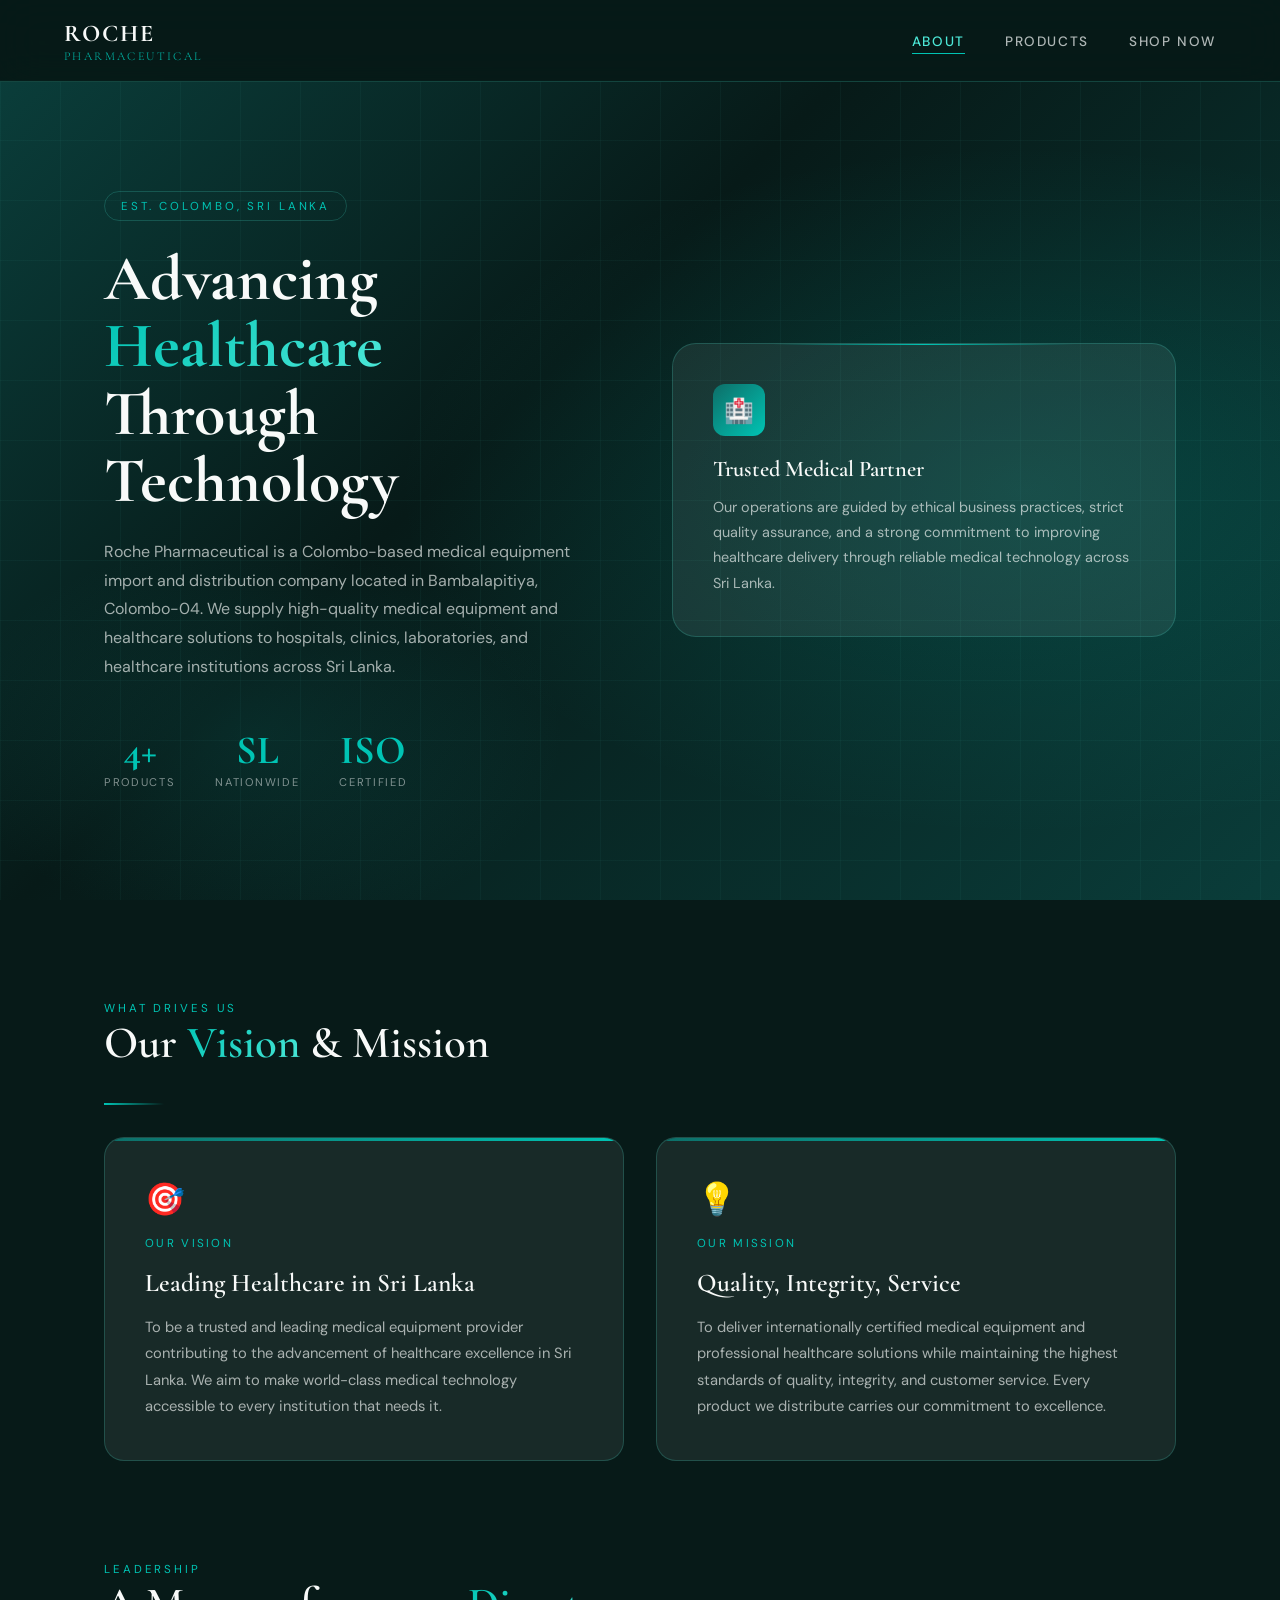
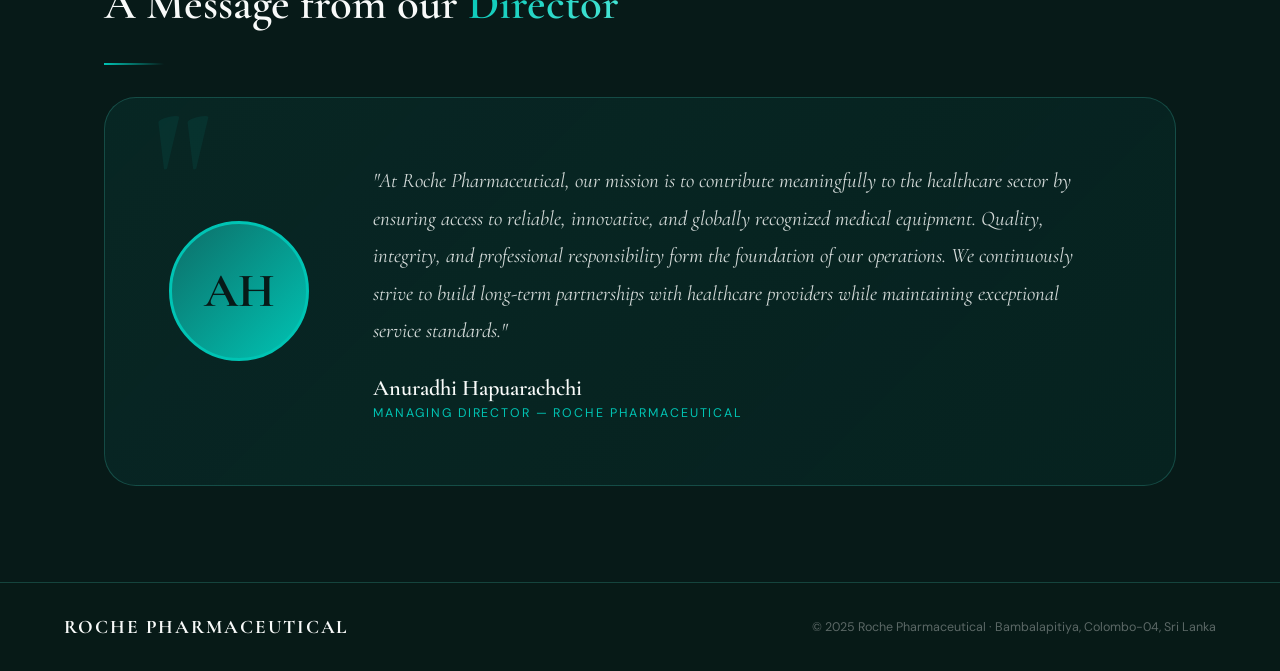
==== index.html @ 2bbe4f11 "First commit" ====
<!DOCTYPE html>
<html lang="en">
<head>
  <meta charset="UTF-8">
  <meta name="viewport" content="width=device-width, initial-scale=1.0">
  <title>Roche Pharmaceutical | About</title>
  <link href="https://fonts.googleapis.com/css2?family=Cormorant+Garamond:wght@300;400;600;700&family=DM+Sans:wght@300;400;500;600&display=swap" rel="stylesheet">
  <link rel="stylesheet" href="styles.css">
</head>
<body>
  <nav>
    <a class="nav-logo" href="index.html">
      <div>ROCHE<span>Pharmaceutical</span></div>
    </a>
    <ul class="nav-links">
      <li><a href="index.html" class="active">About</a></li>
      <li><a href="products.html">Products</a></li>
      <li><a href="shop.html">Shop Now</a></li>
    </ul>
  </nav>

  <main>
    <section class="hero">
      <div class="hero-bg"></div>
      <div class="hero-mesh"></div>
      <div class="hero-grid"></div>
      <div class="hero-content">
        <div class="hero-left">
          <div class="hero-tag">Est. Colombo, Sri Lanka</div>
          <h1 class="hero-title">Advancing<br><em>Healthcare</em><br>Through Technology</h1>
          <p class="hero-desc">
            Roche Pharmaceutical is a Colombo-based medical equipment import and distribution company located in Bambalapitiya, Colombo-04. We supply high-quality medical equipment and healthcare solutions to hospitals, clinics, laboratories, and healthcare institutions across Sri Lanka.
          </p>
          <div class="hero-stats">
            <div class="stat-item">
              <div class="stat-num">4+</div>
              <div class="stat-label">Products</div>
            </div>
            <div class="stat-item">
              <div class="stat-num">SL</div>
              <div class="stat-label">Nationwide</div>
            </div>
            <div class="stat-item">
              <div class="stat-num">ISO</div>
              <div class="stat-label">Certified</div>
            </div>
          </div>
        </div>
        <div class="hero-right">
          <div class="hero-card">
            <div class="card-icon">🏥</div>
            <div class="card-title">Trusted Medical Partner</div>
            <div class="card-text">
              Our operations are guided by ethical business practices, strict quality assurance, and a strong commitment to improving healthcare delivery through reliable medical technology across Sri Lanka.
            </div>
          </div>
        </div>
      </div>
    </section>

    <section class="section">
      <span class="section-tag">What Drives Us</span>
      <h2 class="section-title">Our <em>Vision</em> &amp; Mission</h2>
      <div class="divider"></div>
      <div class="vm-grid">
        <div class="vm-card">
          <div class="vm-icon">🎯</div>
          <div class="vm-label">Our Vision</div>
          <div class="vm-title">Leading Healthcare in Sri Lanka</div>
          <div class="vm-text">
            To be a trusted and leading medical equipment provider contributing to the advancement of healthcare excellence in Sri Lanka. We aim to make world-class medical technology accessible to every institution that needs it.
          </div>
        </div>
        <div class="vm-card">
          <div class="vm-icon">💡</div>
          <div class="vm-label">Our Mission</div>
          <div class="vm-title">Quality, Integrity, Service</div>
          <div class="vm-text">
            To deliver internationally certified medical equipment and professional healthcare solutions while maintaining the highest standards of quality, integrity, and customer service. Every product we distribute carries our commitment to excellence.
          </div>
        </div>
      </div>
    </section>

    <section class="section" style="padding-top: 0;">
      <span class="section-tag">Leadership</span>
      <h2 class="section-title">A Message from our <em>Director</em></h2>
      <div class="divider"></div>
      <div class="ceo-section">
        <div class="ceo-avatar">AH</div>
        <div>
          <p class="ceo-quote">
            "At Roche Pharmaceutical, our mission is to contribute meaningfully to the healthcare sector by ensuring access to reliable, innovative, and globally recognized medical equipment. Quality, integrity, and professional responsibility form the foundation of our operations. We continuously strive to build long-term partnerships with healthcare providers while maintaining exceptional service standards."
          </p>
          <div class="ceo-name">Anuradhi Hapuarachchi</div>
          <div class="ceo-role">Managing Director — Roche Pharmaceutical</div>
        </div>
      </div>
    </section>
  </main>

  <footer>
    <div class="footer-logo">ROCHE PHARMACEUTICAL</div>
    <div class="footer-copy">© 2025 Roche Pharmaceutical · Bambalapitiya, Colombo-04, Sri Lanka</div>
  </footer>
</body>
</html>
---- styles.css ----
:root {
  --teal-deep: #0a3d3a;
  --teal-mid: #0d6e68;
  --teal-bright: #00c4b4;
  --teal-light: #4de8d8;
  --gold: #c9a96e;
  --white: #f8faf9;
  --dark: #071a18;
  --glass: rgba(255,255,255,0.07);
  --glass-border: rgba(77,232,216,0.2);
}

* { margin: 0; padding: 0; box-sizing: border-box; }
html { scroll-behavior: smooth; }
body {
  font-family: 'DM Sans', sans-serif;
  background: var(--dark);
  color: var(--white);
  overflow-x: hidden;
  cursor: default;
}

nav {
  position: fixed;
  top: 0;
  left: 0;
  right: 0;
  z-index: 1000;
  display: flex;
  align-items: center;
  justify-content: space-between;
  padding: 1.2rem 4rem;
  background: rgba(7,26,24,0.85);
  backdrop-filter: blur(20px);
  border-bottom: 1px solid var(--glass-border);
  transition: all 0.3s ease;
}

.nav-logo {
  font-family: 'Cormorant Garamond', serif;
  font-size: 1.5rem;
  font-weight: 700;
  letter-spacing: 0.08em;
  color: var(--white);
  text-decoration: none;
  display: flex;
  align-items: center;
  gap: 0.6rem;
}

.nav-logo span {
  color: var(--teal-bright);
  font-weight: 300;
  font-size: 0.75rem;
  letter-spacing: 0.2em;
  text-transform: uppercase;
  display: block;
  line-height: 1;
  margin-top: 2px;
}

.nav-links {
  display: flex;
  gap: 2.5rem;
  list-style: none;
}

.nav-links a {
  color: rgba(248,250,249,0.7);
  text-decoration: none;
  font-size: 0.85rem;
  letter-spacing: 0.12em;
  text-transform: uppercase;
  font-weight: 500;
  position: relative;
  transition: color 0.3s ease;
  cursor: pointer;
}

.nav-links a::after {
  content: '';
  position: absolute;
  bottom: -4px;
  left: 0;
  width: 0;
  height: 1px;
  background: var(--teal-bright);
  transition: width 0.3s ease;
}

.nav-links a:hover,
.nav-links a.active {
  color: var(--teal-light);
}

.nav-links a:hover::after,
.nav-links a.active::after {
  width: 100%;
}

main { min-height: 100vh; padding-top: 80px; }

.hero {
  position: relative;
  min-height: calc(100vh - 80px);
  display: flex;
  align-items: center;
  overflow: hidden;
}

.hero-bg {
  position: absolute;
  inset: 0;
  background: linear-gradient(135deg, var(--teal-deep) 0%, #071a18 40%, #0a3d3a 100%);
}

.hero-mesh {
  position: absolute;
  inset: 0;
  background:
    radial-gradient(ellipse 70% 60% at 80% 50%, rgba(0,196,180,0.15) 0%, transparent 70%),
    radial-gradient(ellipse 40% 40% at 20% 80%, rgba(13,110,104,0.2) 0%, transparent 60%);
}

.hero-grid {
  position: absolute;
  inset: 0;
  background-image:
    linear-gradient(rgba(77,232,216,0.04) 1px, transparent 1px),
    linear-gradient(90deg, rgba(77,232,216,0.04) 1px, transparent 1px);
  background-size: 60px 60px;
}

.hero-content {
  position: relative;
  z-index: 2;
  max-width: 1200px;
  margin: 0 auto;
  padding: 6rem 4rem;
  display: grid;
  grid-template-columns: 1fr 1fr;
  gap: 4rem;
  align-items: center;
}

.hero-tag,
.section-tag {
  display: inline-block;
  font-size: 0.72rem;
  letter-spacing: 0.25em;
  text-transform: uppercase;
  color: var(--teal-bright);
}

.hero-tag {
  border: 1px solid var(--glass-border);
  padding: 0.4rem 1rem;
  border-radius: 2rem;
  margin-bottom: 1.5rem;
  animation: fadeInUp 0.8s ease both;
}

.hero-title,
.section-title,
.form-title,
.product-name,
.vm-title,
.ceo-name,
.contact-value,
.footer-logo,
.card-title {
  font-family: 'Cormorant Garamond', serif;
}

.hero-title {
  font-size: clamp(3rem, 5vw, 5rem);
  font-weight: 700;
  line-height: 1.05;
  margin-bottom: 1.5rem;
  animation: fadeInUp 0.8s 0.1s ease both;
}

.hero-title em,
.section-title em {
  font-style: normal;
  background: linear-gradient(135deg, var(--teal-bright), var(--teal-light));
  -webkit-background-clip: text;
  -webkit-text-fill-color: transparent;
  background-clip: text;
}

.hero-desc {
  font-size: 1rem;
  line-height: 1.8;
  color: rgba(248,250,249,0.65);
  max-width: 520px;
  animation: fadeInUp 0.8s 0.2s ease both;
}

.hero-stats {
  display: flex;
  gap: 2.5rem;
  margin-top: 3rem;
  animation: fadeInUp 0.8s 0.3s ease both;
}

.stat-item { text-align: center; }
.stat-num {
  font-family: 'Cormorant Garamond', serif;
  font-size: 2.5rem;
  font-weight: 700;
  color: var(--teal-bright);
  line-height: 1;
}
.stat-label {
  font-size: 0.7rem;
  letter-spacing: 0.15em;
  text-transform: uppercase;
  color: rgba(248,250,249,0.5);
  margin-top: 0.3rem;
}

.hero-right { position: relative; animation: fadeInRight 1s 0.3s ease both; }
.hero-card,
.vm-card,
.product-card,
.contact-card,
.order-form {
  background: var(--glass);
  border: 1px solid var(--glass-border);
}

.hero-card {
  border-radius: 1.5rem;
  padding: 2.5rem;
  backdrop-filter: blur(10px);
  position: relative;
  overflow: hidden;
}
.hero-card::before,
.order-form::before {
  content: '';
  position: absolute;
  top: -1px;
  left: 20%;
  right: 20%;
  height: 2px;
  background: linear-gradient(90deg, transparent, var(--teal-bright), transparent);
}
.card-icon {
  width: 52px;
  height: 52px;
  background: linear-gradient(135deg, var(--teal-mid), var(--teal-bright));
  border-radius: 12px;
  display: flex;
  align-items: center;
  justify-content: center;
  margin-bottom: 1.2rem;
  font-size: 1.5rem;
}
.card-title { font-size: 1.4rem; font-weight: 600; margin-bottom: 0.8rem; }
.card-text {
  font-size: 0.9rem;
  line-height: 1.75;
  color: rgba(248,250,249,0.65);
}

.section {
  max-width: 1200px;
  margin: 0 auto;
  padding: 6rem 4rem;
}
.section-title {
  font-size: clamp(2rem, 3.5vw, 3rem);
  font-weight: 600;
  line-height: 1.2;
  margin-bottom: 1.5rem;
}
.divider {
  width: 60px;
  height: 2px;
  background: linear-gradient(90deg, var(--teal-bright), transparent);
  margin: 2rem 0;
}

.vm-grid {
  display: grid;
  grid-template-columns: 1fr 1fr;
  gap: 2rem;
}
.vm-card {
  border-radius: 1.25rem;
  padding: 2.5rem;
  position: relative;
  overflow: hidden;
  transition: border-color 0.3s ease, transform 0.3s ease;
}
.vm-card:hover {
  border-color: var(--teal-bright);
  transform: translateY(-4px);
}
.vm-card::before {
  content: '';
  position: absolute;
  top: 0;
  left: 0;
  right: 0;
  height: 3px;
  background: linear-gradient(90deg, var(--teal-mid), var(--teal-bright));
}
.vm-icon { font-size: 2rem; margin-bottom: 1rem; }
.vm-label, .product-category, .contact-label, .form-group label {
  font-size: 0.72rem;
  letter-spacing: 0.2em;
  text-transform: uppercase;
  color: var(--teal-bright);
}
.vm-title {
  font-size: 1.6rem;
  font-weight: 600;
  margin: 1rem 0;
}
.vm-text,
.product-desc,
.feature-text,
.form-sub,
.contact-sub {
  color: rgba(248,250,249,0.65);
  line-height: 1.8;
}
.vm-text { font-size: 0.92rem; }

.ceo-section {
  background: linear-gradient(135deg, rgba(13,110,104,0.15), rgba(0,196,180,0.05));
  border: 1px solid var(--glass-border);
  border-radius: 2rem;
  padding: 4rem;
  display: grid;
  grid-template-columns: auto 1fr;
  gap: 4rem;
  align-items: center;
  position: relative;
  overflow: hidden;
}
.ceo-section::before {
  content: '"';
  position: absolute;
  top: -1rem;
  left: 3rem;
  font-family: 'Cormorant Garamond', serif;
  font-size: 12rem;
  font-weight: 700;
  color: rgba(0,196,180,0.08);
  line-height: 1;
  pointer-events: none;
}
.ceo-avatar {
  width: 140px;
  height: 140px;
  border-radius: 50%;
  background: linear-gradient(135deg, var(--teal-mid), var(--teal-bright));
  display: flex;
  align-items: center;
  justify-content: center;
  font-family: 'Cormorant Garamond', serif;
  font-size: 3rem;
  font-weight: 700;
  color: var(--dark);
  flex-shrink: 0;
  border: 3px solid var(--teal-bright);
}
.ceo-quote {
  font-family: 'Cormorant Garamond', serif;
  font-size: 1.3rem;
  font-weight: 400;
  font-style: italic;
  line-height: 1.8;
  color: rgba(248,250,249,0.85);
  margin-bottom: 1.5rem;
}
.ceo-name { font-size: 1.4rem; font-weight: 600; }
.ceo-role {
  font-size: 0.78rem;
  letter-spacing: 0.15em;
  text-transform: uppercase;
  color: var(--teal-bright);
  margin-top: 0.25rem;
}

.products-hero,
.shop-hero {
  padding: 5rem 4rem 3rem;
  text-align: center;
}
.products-hero { background: linear-gradient(180deg, var(--dark) 0%, rgba(10,61,58,0.3) 100%); }
.shop-hero { background: linear-gradient(180deg, rgba(10,61,58,0.3) 0%, var(--dark) 100%); }
.hero-intro {
  color: rgba(248,250,249,0.55);
  max-width: 560px;
  margin: 1rem auto 0;
  font-size: 0.95rem;
  line-height: 1.8;
}

.products-grid {
  max-width: 1200px;
  margin: 0 auto;
  padding: 3rem 4rem 6rem;
  display: grid;
  grid-template-columns: repeat(2, 1fr);
  gap: 2.5rem;
}
.product-card {
  border-radius: 1.5rem;
  overflow: hidden;
  transition: all 0.4s ease;
}
.product-card:hover {
  border-color: var(--teal-bright);
  transform: translateY(-6px);
  box-shadow: 0 20px 60px rgba(0,196,180,0.15);
}
.product-img {
  background: linear-gradient(135deg, rgba(13,110,104,0.3), rgba(0,196,180,0.1));
  height: 220px;
  display: flex;
  align-items: center;
  justify-content: center;
  font-size: 5rem;
  position: relative;
  overflow: hidden;
}
.product-img::after {
  content: '';
  position: absolute;
  inset: 0;
  background: linear-gradient(to bottom, transparent 60%, rgba(7,26,24,0.6));
}
.product-body { padding: 2rem; }
.product-category { margin-bottom: 0.5rem; }
.product-name {
  font-size: 1.6rem;
  font-weight: 600;
  margin-bottom: 1rem;
  line-height: 1.2;
}
.product-desc {
  font-size: 0.88rem;
  margin-bottom: 1.5rem;
}
.product-features {
  display: flex;
  flex-direction: column;
  gap: 0.75rem;
  margin-bottom: 2rem;
}
.feature-item {
  display: flex;
  align-items: flex-start;
  gap: 0.75rem;
  font-size: 0.85rem;
}
.feature-num {
  width: 24px;
  height: 24px;
  background: linear-gradient(135deg, var(--teal-mid), var(--teal-bright));
  border-radius: 50%;
  display: flex;
  align-items: center;
  justify-content: center;
  font-size: 0.65rem;
  font-weight: 700;
  color: var(--dark);
  flex-shrink: 0;
  margin-top: 2px;
}
.feature-text strong { color: var(--white); display: block; }
.product-cta,
.submit-btn,
.whatsapp-btn {
  display: inline-flex;
  align-items: center;
  justify-content: center;
  gap: 0.5rem;
  border: none;
  border-radius: 0.6rem;
  padding: 0.9rem 1.8rem;
  font-family: 'DM Sans', sans-serif;
  font-size: 0.9rem;
  font-weight: 700;
  cursor: pointer;
  transition: all 0.3s ease;
  text-decoration: none;
}
.product-cta,
.submit-btn {
  background: linear-gradient(135deg, var(--teal-mid), var(--teal-bright));
  color: var(--dark);
}
.product-cta:hover,
.submit-btn:hover,
.whatsapp-btn:hover {
  transform: scale(1.02);
}
.product-cta:hover,
.submit-btn:hover { box-shadow: 0 10px 40px rgba(0,196,180,0.4); }

.contact-grid {
  max-width: 1200px;
  margin: 0 auto;
  padding: 2rem 4rem 6rem;
  display: grid;
  grid-template-columns: 1fr 1fr;
  gap: 3rem;
}
.contact-info {
  display: flex;
  flex-direction: column;
  gap: 1.5rem;
}
.contact-card {
  border-radius: 1.25rem;
  padding: 2rem;
  transition: border-color 0.3s ease;
}
.contact-card:hover { border-color: var(--teal-bright); }
.contact-icon { font-size: 1.8rem; margin-bottom: 0.8rem; }
.contact-value {
  font-size: 1.2rem;
  font-weight: 600;
  color: var(--white);
}
.whatsapp-btn {
  width: 100%;
  background: #25D366;
  color: white;
  margin-top: 0.8rem;
}
.whatsapp-btn:hover { box-shadow: 0 10px 40px rgba(37,211,102,0.4); }
.highlight-card {
  background: linear-gradient(135deg, rgba(0,196,180,0.15), rgba(13,110,104,0.1));
}
.highlight-card .contact-value { font-size: 1rem; }
.highlight-card .contact-sub {
  margin-top: 0.5rem;
  font-size: 0.83rem;
  color: rgba(248,250,249,0.6);
}

.order-form {
  border-radius: 1.5rem;
  padding: 2.5rem;
  position: relative;
  overflow: hidden;
}
.form-title { font-size: 1.8rem; font-weight: 600; margin-bottom: 0.5rem; }
.form-sub { font-size: 0.88rem; margin-bottom: 2rem; }
.form-group { margin-bottom: 1.2rem; }
.form-group label {
  display: block;
  margin-bottom: 0.5rem;
}
.form-group input,
.form-group select,
.form-group textarea {
  width: 100%;
  background: rgba(255,255,255,0.05);
  border: 1px solid var(--glass-border);
  border-radius: 0.5rem;
  padding: 0.85rem 1rem;
  color: var(--white);
  font-family: 'DM Sans', sans-serif;
  font-size: 0.9rem;
  outline: none;
  transition: border-color 0.3s ease;
  -webkit-appearance: none;
}
.form-group select option { background: var(--teal-deep); color: var(--white); }
.form-group input:focus,
.form-group select:focus,
.form-group textarea:focus { border-color: var(--teal-bright); }
.form-group textarea { resize: vertical; min-height: 100px; }
.form-row {
  display: grid;
  grid-template-columns: 1fr 1fr;
  gap: 1rem;
}
.submit-btn {
  width: 100%;
  letter-spacing: 0.08em;
  text-transform: uppercase;
  margin-top: 0.5rem;
}
.product-chips {
  display: flex;
  flex-wrap: wrap;
  gap: 0.5rem;
  margin-top: 0.5rem;
}
.chip {
  background: rgba(0,196,180,0.1);
  border: 1px solid var(--glass-border);
  border-radius: 2rem;
  padding: 0.35rem 0.9rem;
  font-size: 0.8rem;
  cursor: pointer;
  transition: all 0.2s ease;
  color: rgba(248,250,249,0.75);
}
.chip:hover,
.chip.selected {
  background: var(--teal-mid);
  border-color: var(--teal-bright);
  color: var(--white);
}
.success-msg {
  display: none;
  background: rgba(0,196,180,0.15);
  border: 1px solid var(--teal-bright);
  border-radius: 0.6rem;
  padding: 1rem;
  text-align: center;
  font-size: 0.9rem;
  color: var(--teal-light);
  margin-top: 1rem;
}

footer {
  background: rgba(7,26,24,0.9);
  border-top: 1px solid var(--glass-border);
  padding: 2rem 4rem;
  display: flex;
  align-items: center;
  justify-content: space-between;
}
.footer-logo { font-size: 1.2rem; font-weight: 700; letter-spacing: 0.1em; }
.footer-copy { font-size: 0.78rem; color: rgba(248,250,249,0.35); }

@keyframes fadeInUp {
  from { opacity: 0; transform: translateY(30px); }
  to { opacity: 1; transform: translateY(0); }
}
@keyframes fadeInRight {
  from { opacity: 0; transform: translateX(30px); }
  to { opacity: 1; transform: translateX(0); }
}

@media (max-width: 900px) {
  nav { padding: 1rem 1.5rem; }
  .hero-content,
  .vm-grid,
  .products-grid,
  .contact-grid,
  .form-row,
  .ceo-section {
    grid-template-columns: 1fr;
  }
  .hero-content { padding: 3rem 1.5rem; }
  .section { padding: 3rem 1.5rem; }
  .products-grid { padding: 2rem 1.5rem 4rem; }
  .contact-grid { padding: 1.5rem; }
  .ceo-section { text-align: center; padding: 2rem; gap: 2rem; }
  .products-hero,
  .shop-hero { padding: 3rem 1.5rem 2rem; }
  footer {
    flex-direction: column;
    gap: 0.5rem;
    text-align: center;
    padding: 1.5rem;
  }
}
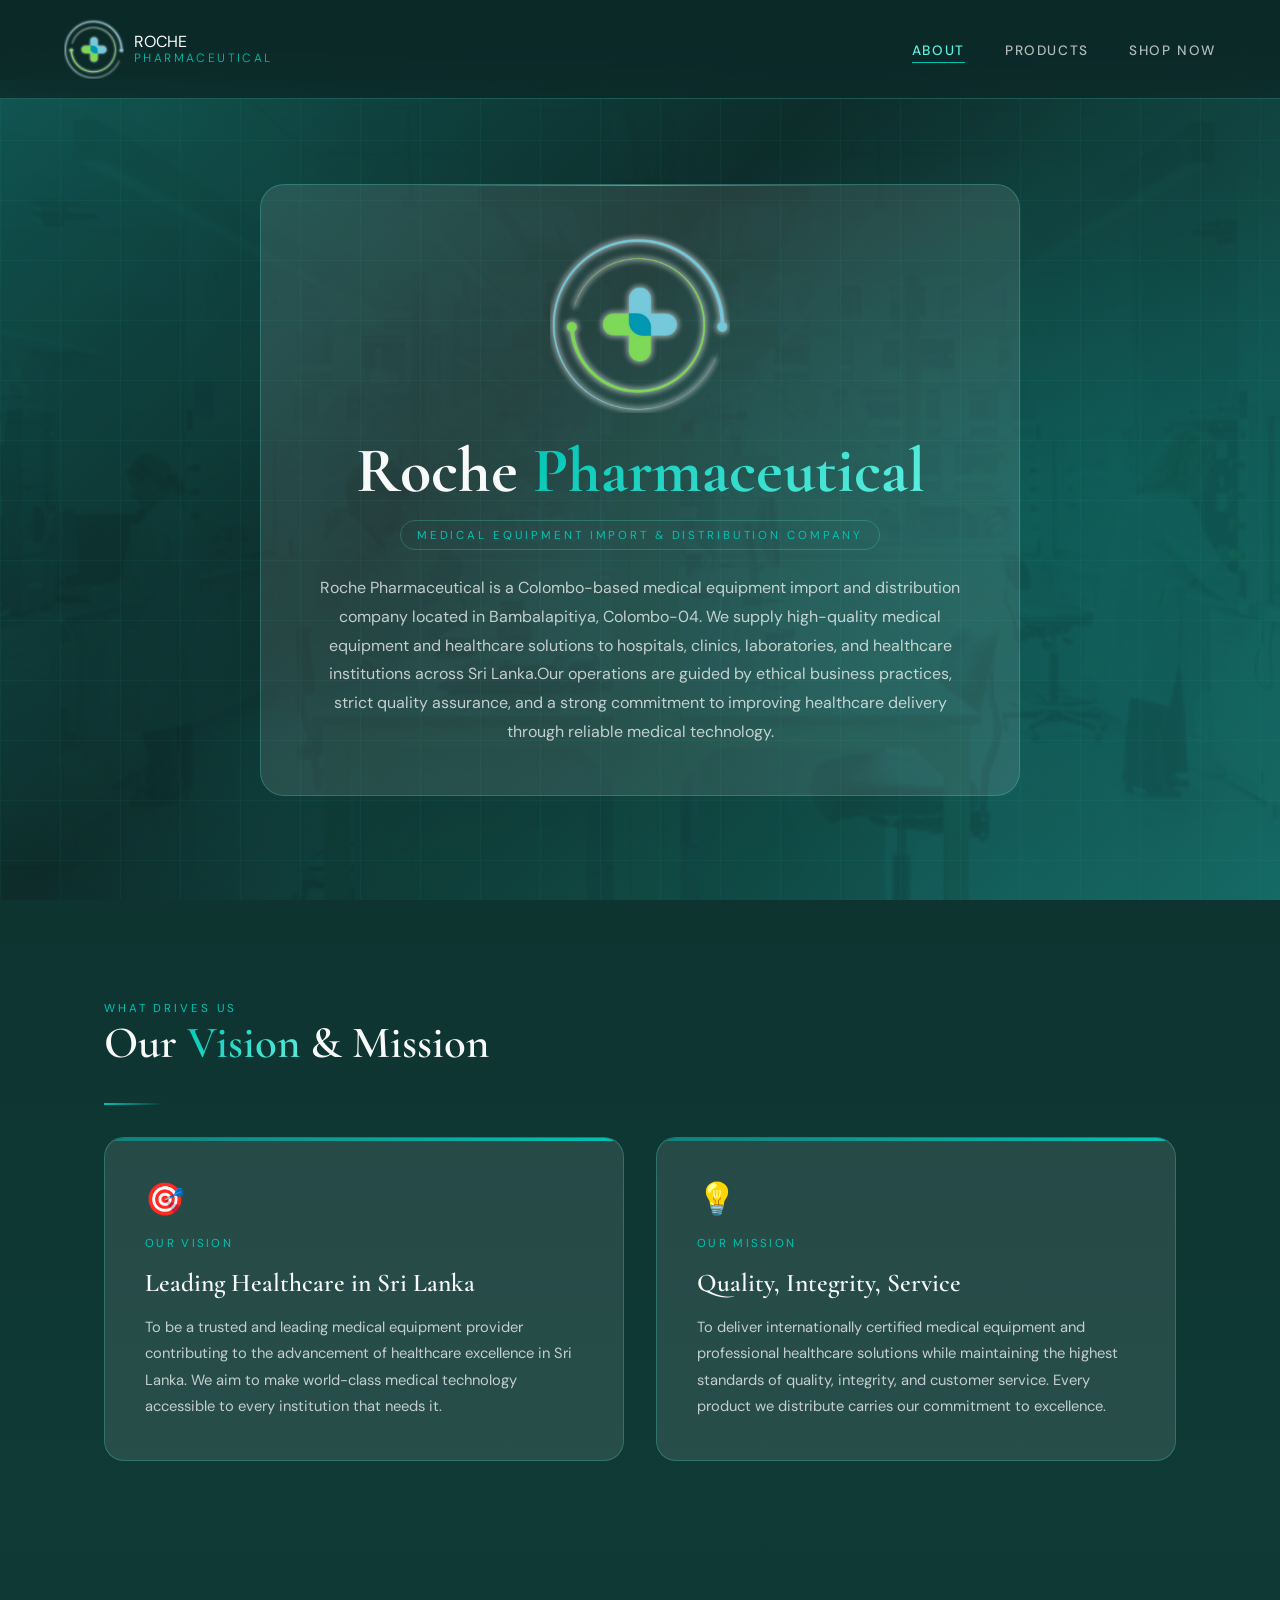
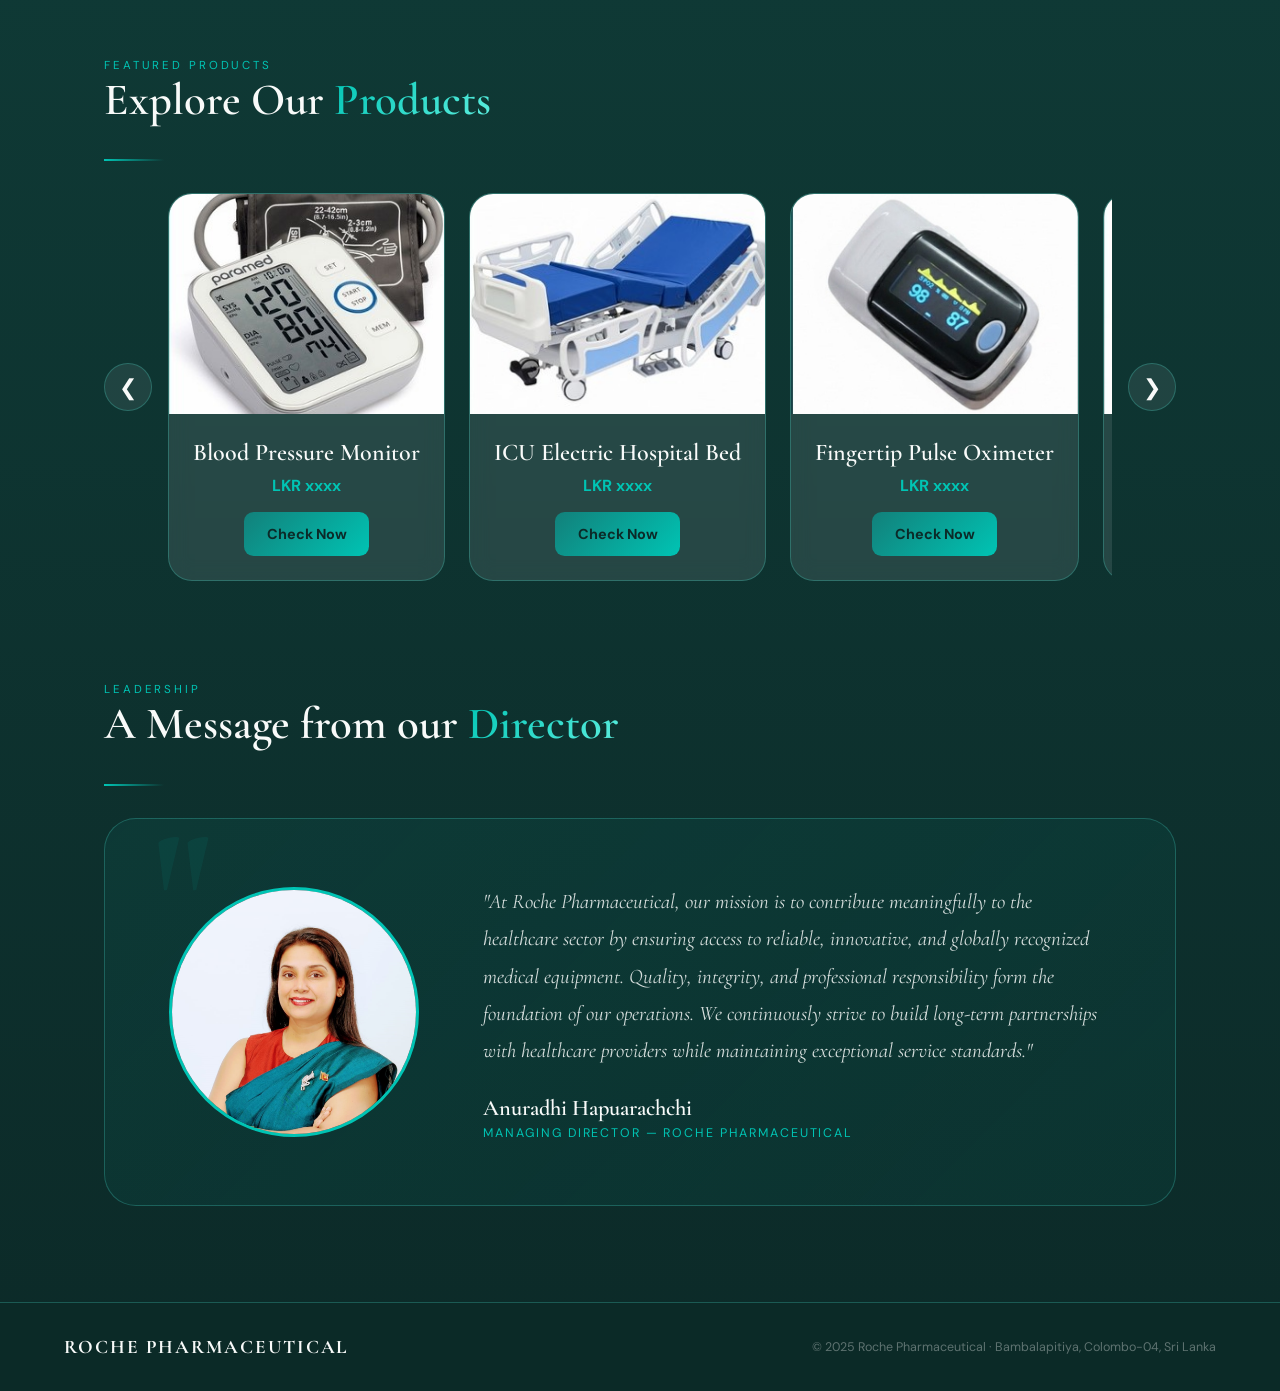
==== commit e1620f75: "git publish update" ====
--- a/index.html
+++ b/index.html
@@ -4,13 +4,16 @@
   <meta charset="UTF-8">
   <meta name="viewport" content="width=device-width, initial-scale=1.0">
   <title>Roche Pharmaceutical | About</title>
+  <link rel="icon" type="image/png" sizes="32x32" href="Assets/Images/RP_icon.png">
+  <link rel="icon" type="image/png" sizes="16x16" href="Assets/Images/RP_icon.png">
   <link href="https://fonts.googleapis.com/css2?family=Cormorant+Garamond:wght@300;400;600;700&family=DM+Sans:wght@300;400;500;600&display=swap" rel="stylesheet">
   <link rel="stylesheet" href="styles.css">
 </head>
 <body>
   <nav>
     <a class="nav-logo" href="index.html">
-      <div>ROCHE<span>Pharmaceutical</span></div>
+      <img src="Assets/Images/RP_logo.png" alt="Logo" class="logo-img">
+      <div class="logo-text"><p>ROCHE</p><span>Pharmaceutical</span></div>
     </a>
     <ul class="nav-links">
       <li><a href="index.html" class="active">About</a></li>
@@ -22,37 +25,19 @@
   <main>
     <section class="hero">
       <div class="hero-bg"></div>
+      <div class="hero-texture"></div>
       <div class="hero-mesh"></div>
       <div class="hero-grid"></div>
-      <div class="hero-content">
-        <div class="hero-left">
-          <div class="hero-tag">Est. Colombo, Sri Lanka</div>
-          <h1 class="hero-title">Advancing<br><em>Healthcare</em><br>Through Technology</h1>
-          <p class="hero-desc">
-            Roche Pharmaceutical is a Colombo-based medical equipment import and distribution company located in Bambalapitiya, Colombo-04. We supply high-quality medical equipment and healthcare solutions to hospitals, clinics, laboratories, and healthcare institutions across Sri Lanka.
-          </p>
-          <div class="hero-stats">
-            <div class="stat-item">
-              <div class="stat-num">4+</div>
-              <div class="stat-label">Products</div>
-            </div>
-            <div class="stat-item">
-              <div class="stat-num">SL</div>
-              <div class="stat-label">Nationwide</div>
-            </div>
-            <div class="stat-item">
-              <div class="stat-num">ISO</div>
-              <div class="stat-label">Certified</div>
-            </div>
-          </div>
-        </div>
-        <div class="hero-right">
-          <div class="hero-card">
-            <div class="card-icon">🏥</div>
-            <div class="card-title">Trusted Medical Partner</div>
-            <div class="card-text">
-              Our operations are guided by ethical business practices, strict quality assurance, and a strong commitment to improving healthcare delivery through reliable medical technology across Sri Lanka.
-            </div>
+      <div class="hero-content hero-content-single">
+        <div class="hero-right hero-center-card">
+          <div class="hero-card about-card">
+            <img src="Assets/Images/RP_logo.png" alt="Roche Pharmaceutical Logo" class="about-logo">
+            <h1 class="hero-title about-title">Roche <em>Pharmaceutical</em></h1>
+            <div class="hero-tag">Medical Equipment Import & Distribution Company</div>
+            <p class="hero-desc about-desc">
+              Roche Pharmaceutical is a Colombo-based medical equipment import and distribution company located in Bambalapitiya, Colombo-04. We supply high-quality medical equipment and healthcare solutions to hospitals, clinics, laboratories, and healthcare institutions across Sri Lanka.Our operations are guided by ethical business practices, strict quality assurance, and a strong commitment to improving healthcare delivery through reliable medical technology.
+
+            </p>
           </div>
         </div>
       </div>
@@ -82,12 +67,66 @@
       </div>
     </section>
 
+    <section class="section product-carousel-section">
+      <span class="section-tag">Featured Products</span>
+      <h2 class="section-title">Explore Our <em>Products</em></h2>
+      <div class="divider"></div>
+
+      <div class="carousel-wrapper">
+        <button class="carousel-btn prev" onclick="moveCarousel(-1)">❮</button>
+
+        <div class="carousel-track-container">
+          <div class="carousel-track" id="productCarousel">
+            
+            <div class="carousel-card">
+              <img src="Assets/Images/bp-monitor.jpeg" alt="Blood Pressure Monitor" class="carousel-img">
+              <div class="carousel-body">
+                <div class="carousel-name">Blood Pressure Monitor</div>
+                <div class="carousel-price">LKR xxxx</div>
+                <a href="products.html" class="carousel-link">Check Now</a>
+              </div>
+            </div>
+
+            <div class="carousel-card">
+              <img src="Assets/Images/icu-bed.jpeg" alt="ICU Electric Hospital Bed" class="carousel-img">
+              <div class="carousel-body">
+                <div class="carousel-name">ICU Electric Hospital Bed</div>
+                <div class="carousel-price">LKR xxxx</div>
+                <a href="products.html" class="carousel-link">Check Now</a>
+              </div>
+            </div>
+
+            <div class="carousel-card">
+              <img src="Assets/Images/oximeter.jpeg" alt="Fingertip Pulse Oximeter" class="carousel-img">
+              <div class="carousel-body">
+                <div class="carousel-name">Fingertip Pulse Oximeter</div>
+                <div class="carousel-price">LKR xxxx</div>
+                <a href="products.html" class="carousel-link">Check Now</a>
+              </div>
+            </div>
+
+            <div class="carousel-card">
+              <img src="Assets/Images/oxygen-concentrator.jpeg" alt="Oxygen Concentrator" class="carousel-img">
+              <div class="carousel-body">
+                <div class="carousel-name">Oxygen Concentrator</div>
+                <div class="carousel-price">LKR xxxx</div>
+                <a href="products.html" class="carousel-link">Check Now</a>
+              </div>
+            </div>
+
+          </div>
+        </div>
+
+        <button class="carousel-btn next" onclick="moveCarousel(1)">❯</button>
+      </div>
+    </section>
+
     <section class="section" style="padding-top: 0;">
       <span class="section-tag">Leadership</span>
       <h2 class="section-title">A Message from our <em>Director</em></h2>
       <div class="divider"></div>
       <div class="ceo-section">
-        <div class="ceo-avatar">AH</div>
+        <img src="Assets/Images/AH.png" alt="Managing Director" class="ceo-avatar-img">
         <div>
           <p class="ceo-quote">
             "At Roche Pharmaceutical, our mission is to contribute meaningfully to the healthcare sector by ensuring access to reliable, innovative, and globally recognized medical equipment. Quality, integrity, and professional responsibility form the foundation of our operations. We continuously strive to build long-term partnerships with healthcare providers while maintaining exceptional service standards."
@@ -103,5 +142,41 @@
     <div class="footer-logo">ROCHE PHARMACEUTICAL</div>
     <div class="footer-copy">© 2025 Roche Pharmaceutical · Bambalapitiya, Colombo-04, Sri Lanka</div>
   </footer>
+
+  <script>
+    let currentSlide = 0;
+
+    function moveCarousel(direction) {
+      const track = document.getElementById("productCarousel");
+      const cards = document.querySelectorAll(".carousel-card");
+
+      if (!track || cards.length === 0) return;
+
+      let visibleCards = 3;
+      if (window.innerWidth <= 700) {
+        visibleCards = 1;
+      } else if (window.innerWidth <= 1024) {
+        visibleCards = 2;
+      }
+
+      const maxSlide = Math.max(0, cards.length - visibleCards);
+      currentSlide += direction;
+
+      if (currentSlide < 0) currentSlide = 0;
+      if (currentSlide > maxSlide) currentSlide = maxSlide;
+
+      const cardWidth = cards[0].offsetWidth + 24;
+      track.style.transform = `translateX(-${currentSlide * cardWidth}px)`;
+    }
+
+    window.addEventListener("resize", () => {
+      currentSlide = 0;
+      const track = document.getElementById("productCarousel");
+      if (track) {
+        track.style.transform = `translateX(0px)`;
+      }
+    });
+  </script>
+
 </body>
 </html>
--- a/styles.css
+++ b/styles.css
@@ -1,20 +1,20 @@
 :root {
-  --teal-deep: #0a3d3a;
-  --teal-mid: #0d6e68;
+  --teal-deep: #0f4f4b;
+  --teal-mid: #12807a;
   --teal-bright: #00c4b4;
-  --teal-light: #4de8d8;
+  --teal-light: #5ff0e0;
   --gold: #c9a96e;
   --white: #f8faf9;
-  --dark: #071a18;
-  --glass: rgba(255,255,255,0.07);
-  --glass-border: rgba(77,232,216,0.2);
+  --dark: #0c2a28;
+  --glass: rgba(255,255,255,0.10);
+  --glass-border: rgba(77,232,216,0.25);
 }
 
 * { margin: 0; padding: 0; box-sizing: border-box; }
 html { scroll-behavior: smooth; }
 body {
   font-family: 'DM Sans', sans-serif;
-  background: var(--dark);
+  background: linear-gradient(180deg, #0c2a28 0%, #0f3a36 50%, #0c2a28 100%);
   color: var(--white);
   overflow-x: hidden;
   cursor: default;
@@ -30,22 +30,22 @@
   align-items: center;
   justify-content: space-between;
   padding: 1.2rem 4rem;
-  background: rgba(7,26,24,0.85);
+  background: rgba(12,42,40,0.78);
   backdrop-filter: blur(20px);
   border-bottom: 1px solid var(--glass-border);
   transition: all 0.3s ease;
 }
 
 .nav-logo {
-  font-family: 'Cormorant Garamond', serif;
-  font-size: 1.5rem;
-  font-weight: 700;
-  letter-spacing: 0.08em;
-  color: var(--white);
+  display: flex;
+  align-items: center;
+  gap: 10px; /* space between logo and text */
   text-decoration: none;
-  display: flex;
-  align-items: center;
-  gap: 0.6rem;
+}
+
+.logo-img {
+  height: 60px; /* adjust size */
+  width: auto;
 }
 
 .nav-logo span {
@@ -111,15 +111,23 @@
 .hero-bg {
   position: absolute;
   inset: 0;
-  background: linear-gradient(135deg, var(--teal-deep) 0%, #071a18 40%, #0a3d3a 100%);
+  background: linear-gradient(135deg, var(--teal-deep) 0%, #0c2a28 40%, #13635e 100%);
+}
+
+.hero-texture {
+  position: absolute;
+  inset: 0;
+  background: url("Assets/Images/about.jpg") center/cover no-repeat;
+  opacity: 0.12;
+  mix-blend-mode: overlay;
 }
 
 .hero-mesh {
   position: absolute;
   inset: 0;
   background:
-    radial-gradient(ellipse 70% 60% at 80% 50%, rgba(0,196,180,0.15) 0%, transparent 70%),
-    radial-gradient(ellipse 40% 40% at 20% 80%, rgba(13,110,104,0.2) 0%, transparent 60%);
+    radial-gradient(ellipse 70% 60% at 80% 50%, rgba(0,196,180,0.12) 0%, transparent 70%),
+    radial-gradient(ellipse 40% 40% at 20% 80%, rgba(13,110,104,0.12) 0%, transparent 60%);
 }
 
 .hero-grid {
@@ -192,33 +200,12 @@
 .hero-desc {
   font-size: 1rem;
   line-height: 1.8;
-  color: rgba(248,250,249,0.65);
+  color: rgba(248,250,249,0.75);
   max-width: 520px;
   animation: fadeInUp 0.8s 0.2s ease both;
 }
 
-.hero-stats {
-  display: flex;
-  gap: 2.5rem;
-  margin-top: 3rem;
-  animation: fadeInUp 0.8s 0.3s ease both;
-}
-
-.stat-item { text-align: center; }
-.stat-num {
-  font-family: 'Cormorant Garamond', serif;
-  font-size: 2.5rem;
-  font-weight: 700;
-  color: var(--teal-bright);
-  line-height: 1;
-}
-.stat-label {
-  font-size: 0.7rem;
-  letter-spacing: 0.15em;
-  text-transform: uppercase;
-  color: rgba(248,250,249,0.5);
-  margin-top: 0.3rem;
-}
+
 
 .hero-right { position: relative; animation: fadeInRight 1s 0.3s ease both; }
 .hero-card,
@@ -262,7 +249,7 @@
 .card-text {
   font-size: 0.9rem;
   line-height: 1.75;
-  color: rgba(248,250,249,0.65);
+  color: rgba(248,250,249,0.75);
 }
 
 .section {
@@ -325,10 +312,132 @@
 .feature-text,
 .form-sub,
 .contact-sub {
-  color: rgba(248,250,249,0.65);
+  color: rgba(248,250,249,0.75);
   line-height: 1.8;
 }
 .vm-text { font-size: 0.92rem; }
+
+.product-carousel-section {
+  position: relative;
+}
+
+.carousel-wrapper {
+  position: relative;
+  display: flex;
+  align-items: center;
+  gap: 1rem;
+}
+
+.carousel-track-container {
+  overflow: hidden;
+  width: 100%;
+}
+
+.carousel-track {
+  display: flex;
+  gap: 1.5rem;
+  transition: transform 0.5s ease;
+}
+
+.carousel-card {
+  min-width: calc(25% - 1.125rem);
+  background: var(--glass);
+  border: 1px solid var(--glass-border);
+  border-radius: 1.5rem;
+  overflow: hidden;
+  backdrop-filter: blur(10px);
+  flex-shrink: 0;
+  transition: transform 0.3s ease, border-color 0.3s ease;
+}
+
+.carousel-card:hover {
+  transform: translateY(-6px);
+  border-color: var(--teal-bright);
+}
+
+.carousel-img {
+  width: 100%;
+  height: 220px;
+  object-fit: cover;
+  display: block;
+}
+
+.carousel-body {
+  padding: 1.5rem;
+  text-align: center;
+}
+
+.carousel-name {
+  font-family: 'Cormorant Garamond', serif;
+  font-size: 1.5rem;
+  font-weight: 600;
+  margin-bottom: 0.5rem;
+}
+
+.carousel-price {
+  color: var(--teal-bright);
+  font-size: 1rem;
+  font-weight: 700;
+  margin-bottom: 1rem;
+}
+
+.carousel-link {
+  display: inline-block;
+  padding: 0.8rem 1.4rem;
+  border-radius: 0.6rem;
+  text-decoration: none;
+  font-weight: 700;
+  font-size: 0.9rem;
+  background: linear-gradient(135deg, var(--teal-mid), var(--teal-bright));
+  color: var(--dark);
+  transition: transform 0.3s ease, box-shadow 0.3s ease;
+}
+
+.carousel-link:hover {
+  transform: scale(1.03);
+  box-shadow: 0 10px 30px rgba(0,196,180,0.35);
+}
+
+.carousel-btn {
+  width: 48px;
+  height: 48px;
+  border: none;
+  border-radius: 50%;
+  background: rgba(255,255,255,0.08);
+  color: var(--white);
+  font-size: 1.4rem;
+  cursor: pointer;
+  border: 1px solid var(--glass-border);
+  transition: all 0.3s ease;
+  flex-shrink: 0;
+}
+
+.carousel-btn:hover {
+  background: var(--teal-mid);
+  border-color: var(--teal-bright);
+}
+
+@media (max-width: 1024px) {
+  .carousel-card {
+    min-width: calc(50% - 0.75rem);
+  }
+}
+
+@media (max-width: 700px) {
+  .carousel-card {
+    min-width: 100%;
+  }
+
+  .carousel-wrapper {
+    gap: 0.5rem;
+  }
+
+  .carousel-btn {
+    width: 40px;
+    height: 40px;
+    font-size: 1.1rem;
+  }
+}
 
 .ceo-section {
   background: linear-gradient(135deg, rgba(13,110,104,0.15), rgba(0,196,180,0.05));
@@ -355,8 +464,8 @@
   pointer-events: none;
 }
 .ceo-avatar {
-  width: 140px;
-  height: 140px;
+  width: 250px;
+  height: 250px;
   border-radius: 50%;
   background: linear-gradient(135deg, var(--teal-mid), var(--teal-bright));
   display: flex;
@@ -369,6 +478,21 @@
   flex-shrink: 0;
   border: 3px solid var(--teal-bright);
 }
+
+.ceo-avatar-img {
+  width: 250px;
+  height: 250px;
+  border-radius: 50%;
+  object-fit: cover;
+  border: 3px solid var(--teal-bright);
+  flex-shrink: 0;
+  transition: transform 0.3s ease;
+}
+
+.ceo-avatar-img:hover {
+  transform: scale(1.05);
+}
+
 .ceo-quote {
   font-family: 'Cormorant Garamond', serif;
   font-size: 1.3rem;
@@ -392,8 +516,8 @@
   padding: 5rem 4rem 3rem;
   text-align: center;
 }
-.products-hero { background: linear-gradient(180deg, var(--dark) 0%, rgba(10,61,58,0.3) 100%); }
-.shop-hero { background: linear-gradient(180deg, rgba(10,61,58,0.3) 0%, var(--dark) 100%); }
+.products-hero { background: linear-gradient(180deg, var(--dark) 0%, rgba(19,99,94,0.22) 100%); }
+.shop-hero { background: linear-gradient(180deg, rgba(19,99,94,0.18) 0%, var(--dark) 100%); }
 .hero-intro {
   color: rgba(248,250,249,0.55);
   max-width: 560px;
@@ -434,7 +558,7 @@
   content: '';
   position: absolute;
   inset: 0;
-  background: linear-gradient(to bottom, transparent 60%, rgba(7,26,24,0.6));
+  background: linear-gradient(to bottom, transparent 60%, rgba(12,42,40,0.35));
 }
 .product-body { padding: 2rem; }
 .product-category { margin-bottom: 0.5rem; }
@@ -626,7 +750,7 @@
 }
 
 footer {
-  background: rgba(7,26,24,0.9);
+  background: rgba(12,42,40,0.82);
   border-top: 1px solid var(--glass-border);
   padding: 2rem 4rem;
   display: flex;
@@ -669,3 +793,47 @@
     padding: 1.5rem;
   }
 }
+
+
+.logo-text p {
+  color: var(--white);
+  margin: 0;
+  line-height: 1;
+}
+
+.hero-content-single {
+  grid-template-columns: 1fr;
+  justify-items: center;
+}
+
+.hero-center-card {
+  width: 100%;
+  max-width: 760px;
+}
+
+.about-card {
+  text-align: center;
+  padding: 3rem;
+}
+
+.about-logo {
+  width: min(180px, 40vw);
+  height: auto;
+  display: block;
+  margin: 0 auto 1.5rem;
+}
+
+.about-title {
+  margin-bottom: 1rem;
+}
+
+.about-desc {
+  max-width: 100%;
+  margin: 0 auto;
+}
+
+@media (max-width: 900px) {
+  .about-card {
+    padding: 2rem;
+  }
+}
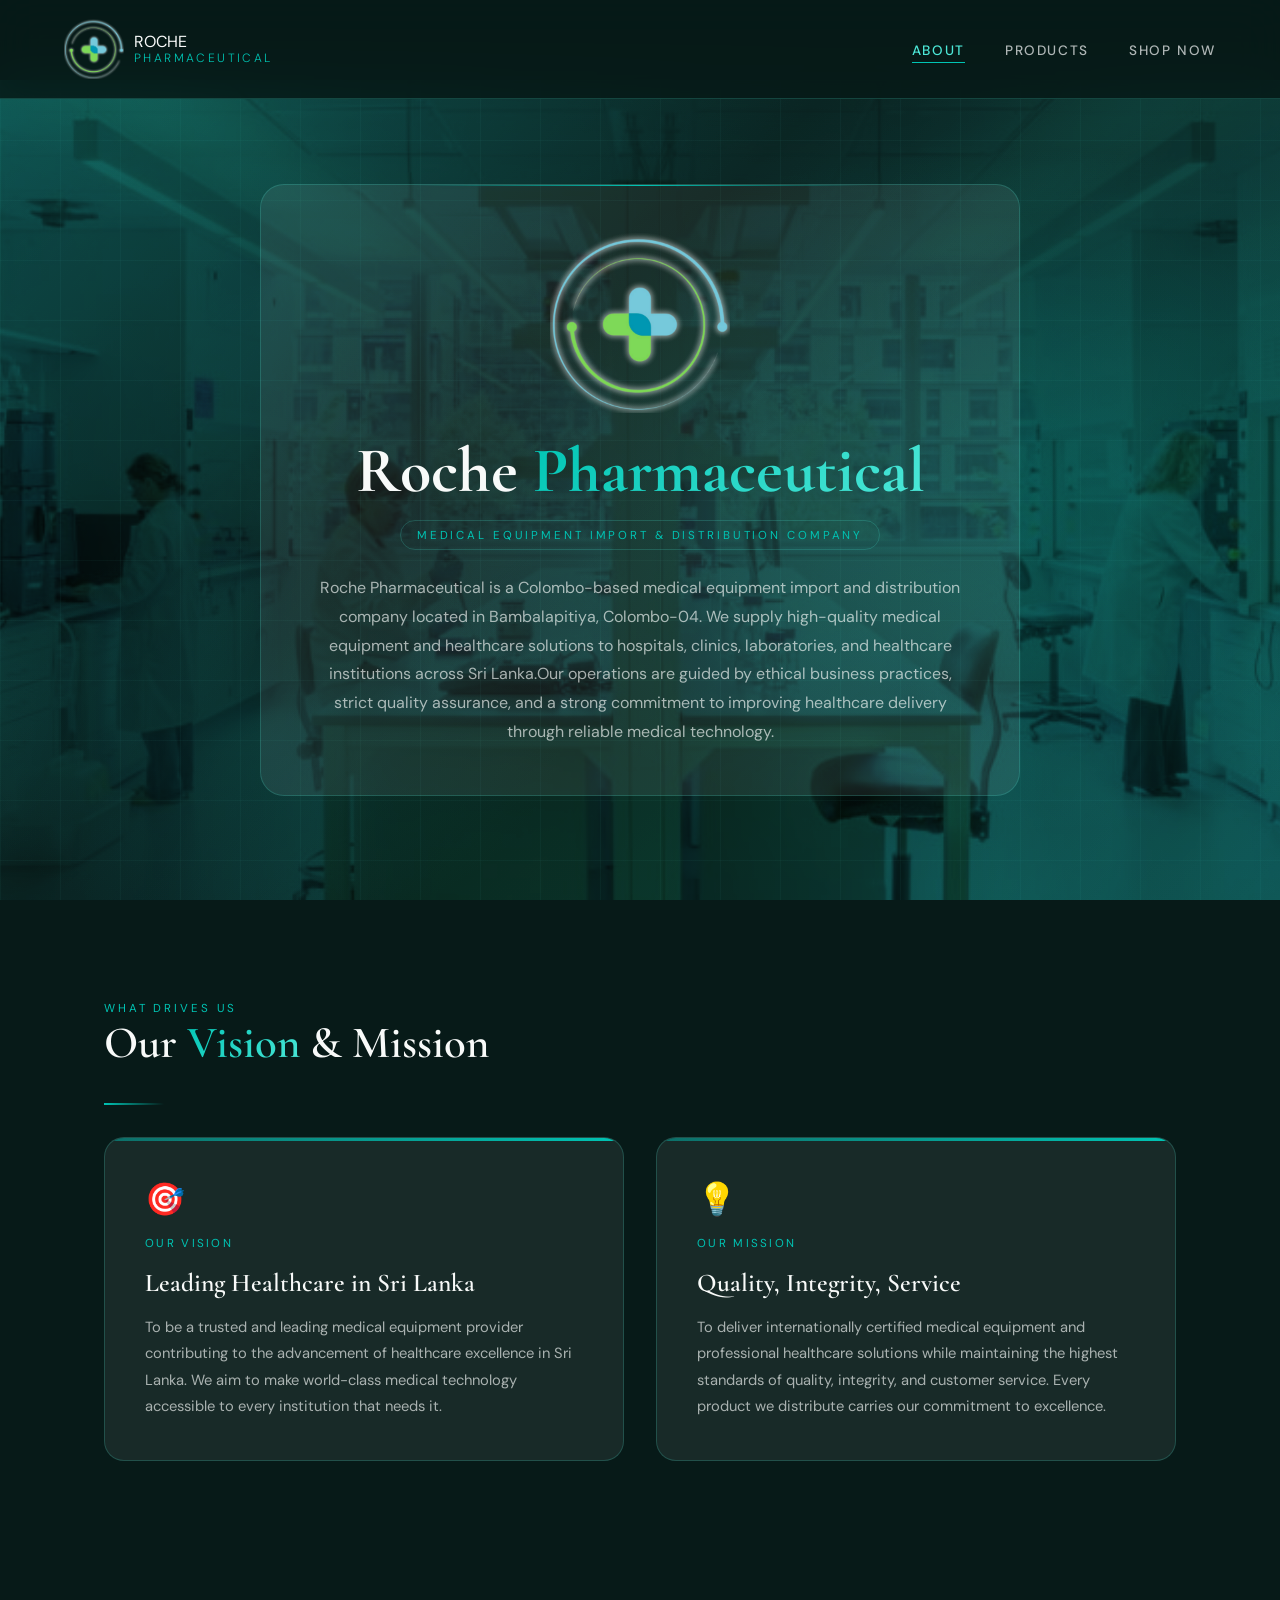
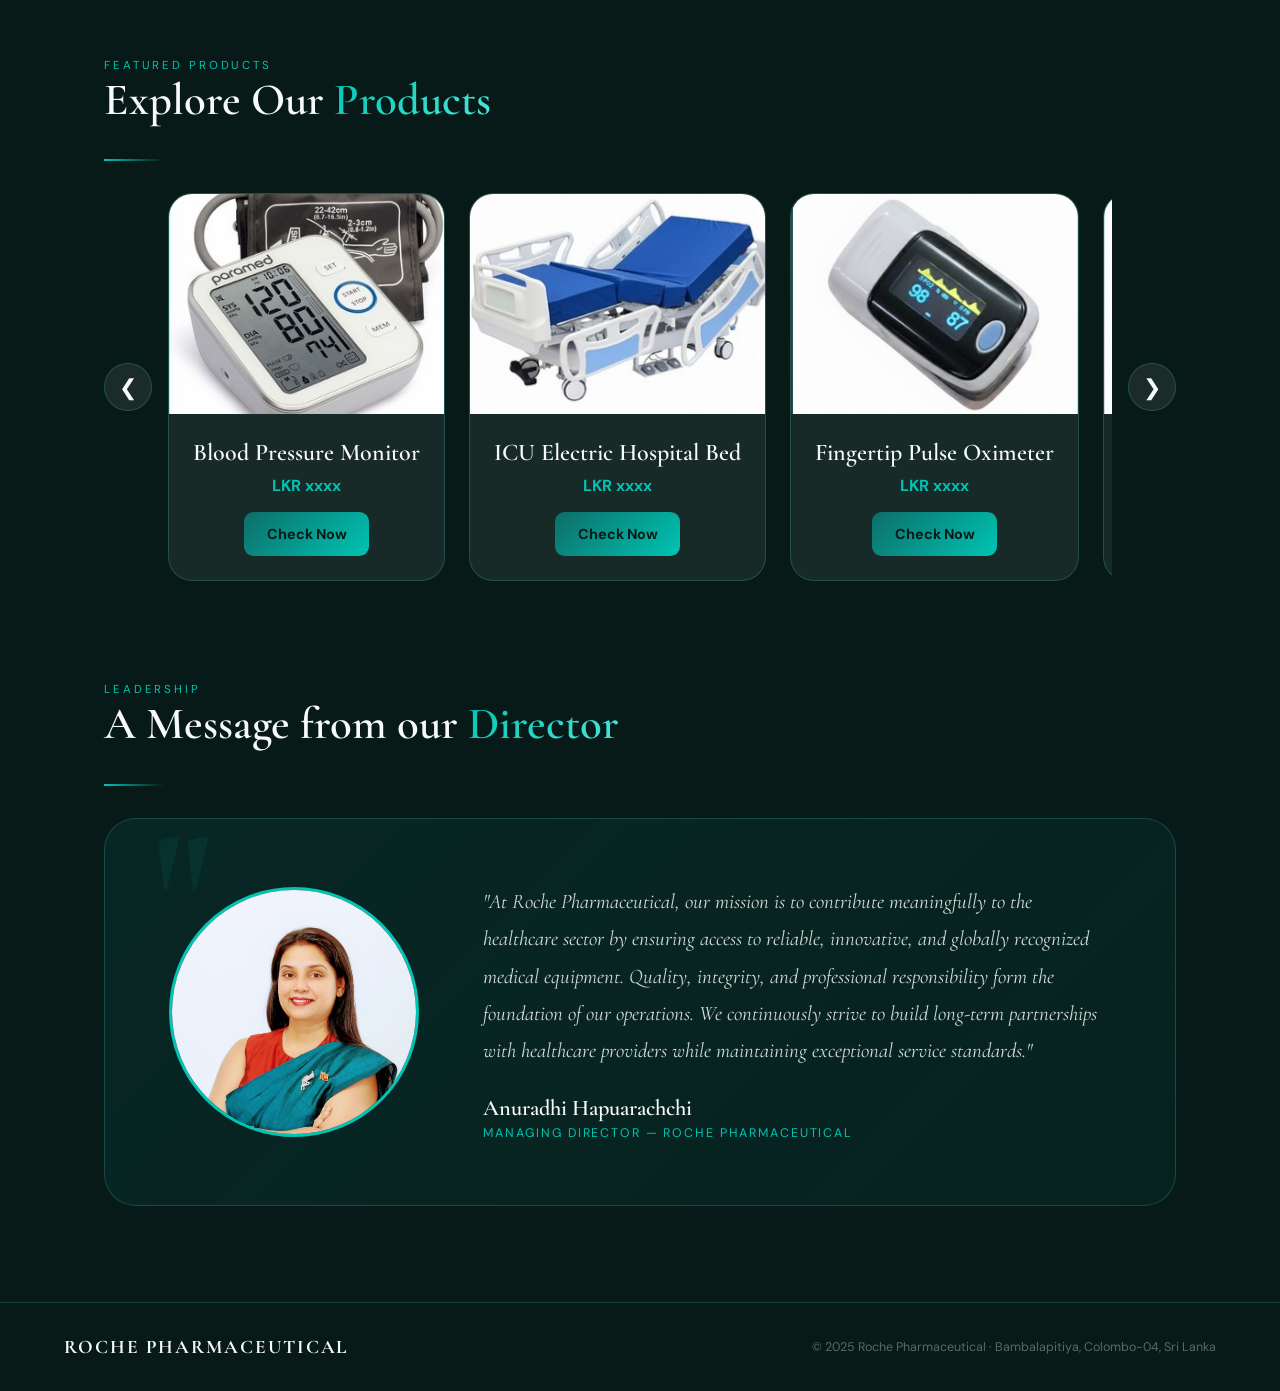
==== commit 5188e6c8: "hamburger menu" ====
--- a/index.html
+++ b/index.html
@@ -15,7 +15,12 @@
       <img src="Assets/Images/RP_logo.png" alt="Logo" class="logo-img">
       <div class="logo-text"><p>ROCHE</p><span>Pharmaceutical</span></div>
     </a>
-    <ul class="nav-links">
+    <button class="menu-toggle" id="menuToggle" aria-label="Open menu" aria-expanded="false">
+      <span></span>
+      <span></span>
+      <span></span>
+    </button>
+    <ul class="nav-links" id="navLinks">
       <li><a href="index.html" class="active">About</a></li>
       <li><a href="products.html">Products</a></li>
       <li><a href="shop.html">Shop Now</a></li>
@@ -178,5 +183,29 @@
     });
   </script>
 
+
+  <script>
+    const menuToggle = document.getElementById("menuToggle");
+    const navLinks = document.getElementById("navLinks");
+
+    if (menuToggle && navLinks) {
+      menuToggle.addEventListener("click", () => {
+        menuToggle.classList.toggle("active");
+        navLinks.classList.toggle("show");
+        menuToggle.setAttribute(
+          "aria-expanded",
+          menuToggle.classList.contains("active") ? "true" : "false"
+        );
+      });
+
+      navLinks.querySelectorAll("a").forEach(link => {
+        link.addEventListener("click", () => {
+          menuToggle.classList.remove("active");
+          navLinks.classList.remove("show");
+          menuToggle.setAttribute("aria-expanded", "false");
+        });
+      });
+    }
+  </script>
 </body>
 </html>
--- a/styles.css
+++ b/styles.css
@@ -1,20 +1,20 @@
 :root {
-  --teal-deep: #0f4f4b;
-  --teal-mid: #12807a;
+  --teal-deep: #0a3d3a;
+  --teal-mid: #0d6e68;
   --teal-bright: #00c4b4;
-  --teal-light: #5ff0e0;
+  --teal-light: #4de8d8;
   --gold: #c9a96e;
   --white: #f8faf9;
-  --dark: #0c2a28;
-  --glass: rgba(255,255,255,0.10);
-  --glass-border: rgba(77,232,216,0.25);
+  --dark: #071a18;
+  --glass: rgba(255,255,255,0.07);
+  --glass-border: rgba(77,232,216,0.2);
 }
 
 * { margin: 0; padding: 0; box-sizing: border-box; }
 html { scroll-behavior: smooth; }
 body {
   font-family: 'DM Sans', sans-serif;
-  background: linear-gradient(180deg, #0c2a28 0%, #0f3a36 50%, #0c2a28 100%);
+  background: var(--dark);
   color: var(--white);
   overflow-x: hidden;
   cursor: default;
@@ -30,7 +30,7 @@
   align-items: center;
   justify-content: space-between;
   padding: 1.2rem 4rem;
-  background: rgba(12,42,40,0.78);
+  background: rgba(7,26,24,0.85);
   backdrop-filter: blur(20px);
   border-bottom: 1px solid var(--glass-border);
   transition: all 0.3s ease;
@@ -111,14 +111,14 @@
 .hero-bg {
   position: absolute;
   inset: 0;
-  background: linear-gradient(135deg, var(--teal-deep) 0%, #0c2a28 40%, #13635e 100%);
+  background: linear-gradient(135deg, var(--teal-deep) 0%, #071a18 40%, #0a3d3a 100%);
 }
 
 .hero-texture {
   position: absolute;
   inset: 0;
   background: url("Assets/Images/about.jpg") center/cover no-repeat;
-  opacity: 0.12;
+  opacity: 0.8;
   mix-blend-mode: overlay;
 }
 
@@ -126,8 +126,8 @@
   position: absolute;
   inset: 0;
   background:
-    radial-gradient(ellipse 70% 60% at 80% 50%, rgba(0,196,180,0.12) 0%, transparent 70%),
-    radial-gradient(ellipse 40% 40% at 20% 80%, rgba(13,110,104,0.12) 0%, transparent 60%);
+    radial-gradient(ellipse 70% 60% at 80% 50%, rgba(0,196,180,0.15) 0%, transparent 70%),
+    radial-gradient(ellipse 40% 40% at 20% 80%, rgba(13,110,104,0.2) 0%, transparent 60%);
 }
 
 .hero-grid {
@@ -200,7 +200,7 @@
 .hero-desc {
   font-size: 1rem;
   line-height: 1.8;
-  color: rgba(248,250,249,0.75);
+  color: rgba(248,250,249,0.65);
   max-width: 520px;
   animation: fadeInUp 0.8s 0.2s ease both;
 }
@@ -249,7 +249,7 @@
 .card-text {
   font-size: 0.9rem;
   line-height: 1.75;
-  color: rgba(248,250,249,0.75);
+  color: rgba(248,250,249,0.65);
 }
 
 .section {
@@ -312,7 +312,7 @@
 .feature-text,
 .form-sub,
 .contact-sub {
-  color: rgba(248,250,249,0.75);
+  color: rgba(248,250,249,0.65);
   line-height: 1.8;
 }
 .vm-text { font-size: 0.92rem; }
@@ -516,8 +516,8 @@
   padding: 5rem 4rem 3rem;
   text-align: center;
 }
-.products-hero { background: linear-gradient(180deg, var(--dark) 0%, rgba(19,99,94,0.22) 100%); }
-.shop-hero { background: linear-gradient(180deg, rgba(19,99,94,0.18) 0%, var(--dark) 100%); }
+.products-hero { background: linear-gradient(180deg, var(--dark) 0%, rgba(10,61,58,0.3) 100%); }
+.shop-hero { background: linear-gradient(180deg, rgba(10,61,58,0.3) 0%, var(--dark) 100%); }
 .hero-intro {
   color: rgba(248,250,249,0.55);
   max-width: 560px;
@@ -558,7 +558,7 @@
   content: '';
   position: absolute;
   inset: 0;
-  background: linear-gradient(to bottom, transparent 60%, rgba(12,42,40,0.35));
+  background: linear-gradient(to bottom, transparent 60%, rgba(7,26,24,0.6));
 }
 .product-body { padding: 2rem; }
 .product-category { margin-bottom: 0.5rem; }
@@ -750,7 +750,7 @@
 }
 
 footer {
-  background: rgba(12,42,40,0.82);
+  background: rgba(7,26,24,0.9);
   border-top: 1px solid var(--glass-border);
   padding: 2rem 4rem;
   display: flex;
@@ -837,3 +837,128 @@
     padding: 2rem;
   }
 }
+
+
+.menu-toggle {
+  display: none;
+  width: 48px;
+  height: 48px;
+  margin-left: auto;
+  border: 1px solid var(--glass-border);
+  border-radius: 0.85rem;
+  background: rgba(255,255,255,0.06);
+  cursor: pointer;
+  align-items: center;
+  justify-content: center;
+  flex-direction: column;
+  gap: 5px;
+  padding: 0;
+}
+
+.menu-toggle span {
+  display: block;
+  width: 20px;
+  height: 2px;
+  background: var(--white);
+  border-radius: 999px;
+  transition: transform 0.3s ease, opacity 0.3s ease;
+}
+
+.menu-toggle.active span:nth-child(1) {
+  transform: translateY(7px) rotate(45deg);
+}
+
+.menu-toggle.active span:nth-child(2) {
+  opacity: 0;
+}
+
+.menu-toggle.active span:nth-child(3) {
+  transform: translateY(-7px) rotate(-45deg);
+}
+
+@media (max-width: 768px) {
+  nav {
+    padding: 0.95rem 1rem;
+    gap: 1rem;
+  }
+
+  .logo-img {
+    height: 48px;
+  }
+
+  .nav-logo {
+    gap: 8px;
+    min-width: 0;
+  }
+
+  .logo-text p {
+    font-size: 0.95rem;
+  }
+
+  .nav-logo span {
+    font-size: 0.62rem;
+    letter-spacing: 0.14em;
+  }
+
+  .menu-toggle {
+    display: inline-flex;
+    flex-shrink: 0;
+  }
+
+  .nav-links {
+    position: absolute;
+    top: calc(100% + 0.75rem);
+    left: 1rem;
+    right: 1rem;
+    display: flex;
+    flex-direction: column;
+    gap: 0;
+    padding: 0.5rem;
+    background: rgba(7,26,24,0.96);
+    border: 1px solid var(--glass-border);
+    border-radius: 1rem;
+    backdrop-filter: blur(18px);
+    box-shadow: 0 24px 50px rgba(0, 0, 0, 0.25);
+    opacity: 0;
+    visibility: hidden;
+    transform: translateY(-10px);
+    pointer-events: none;
+    transition: opacity 0.25s ease, transform 0.25s ease, visibility 0.25s ease;
+  }
+
+  .nav-links.show {
+    opacity: 1;
+    visibility: visible;
+    transform: translateY(0);
+    pointer-events: auto;
+  }
+
+  .nav-links li {
+    width: 100%;
+    list-style: none;
+  }
+
+  .nav-links a {
+    display: block;
+    width: 100%;
+    padding: 0.95rem 1rem;
+    border-radius: 0.75rem;
+    font-size: 0.82rem;
+    letter-spacing: 0.1em;
+    white-space: nowrap;
+  }
+
+  .nav-links a::after {
+    display: none;
+  }
+
+  .nav-links a:hover,
+  .nav-links a.active {
+    background: rgba(0,196,180,0.12);
+    color: var(--teal-light);
+  }
+
+  main {
+    padding-top: 88px;
+  }
+}
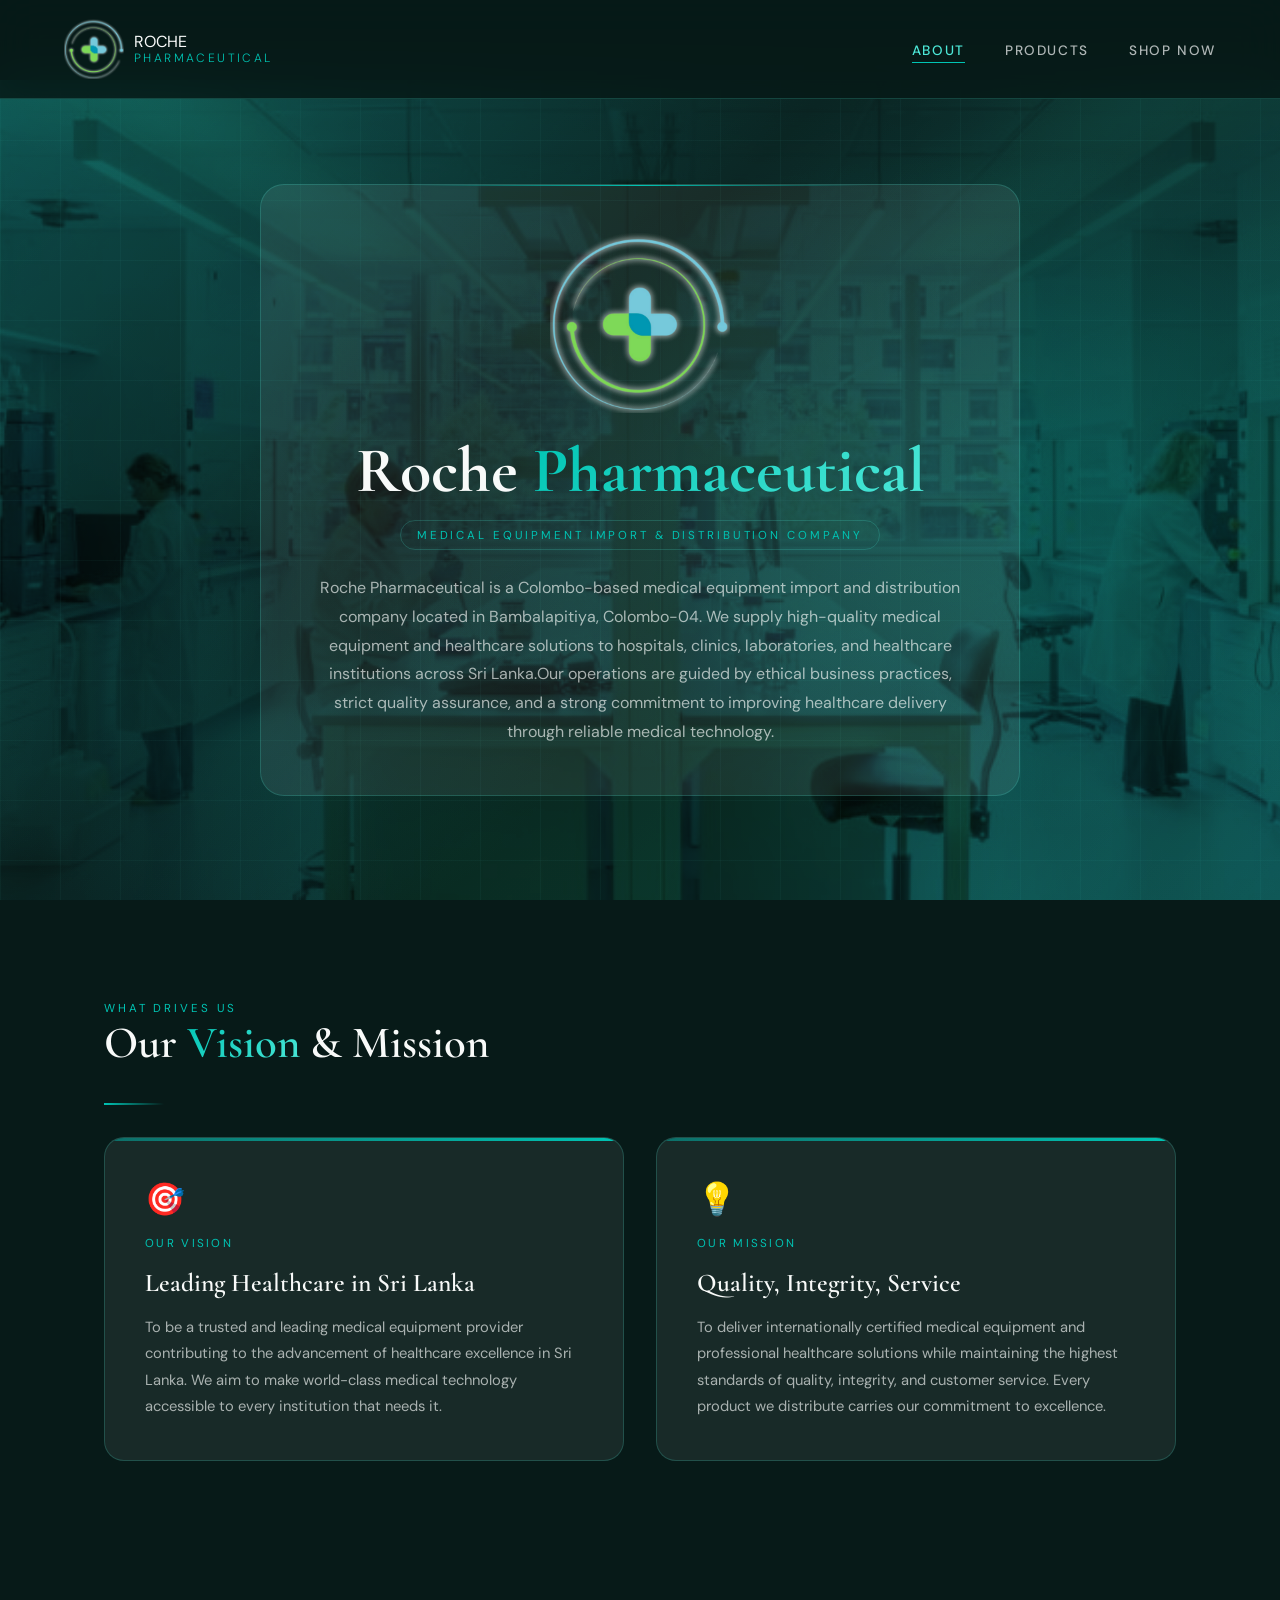
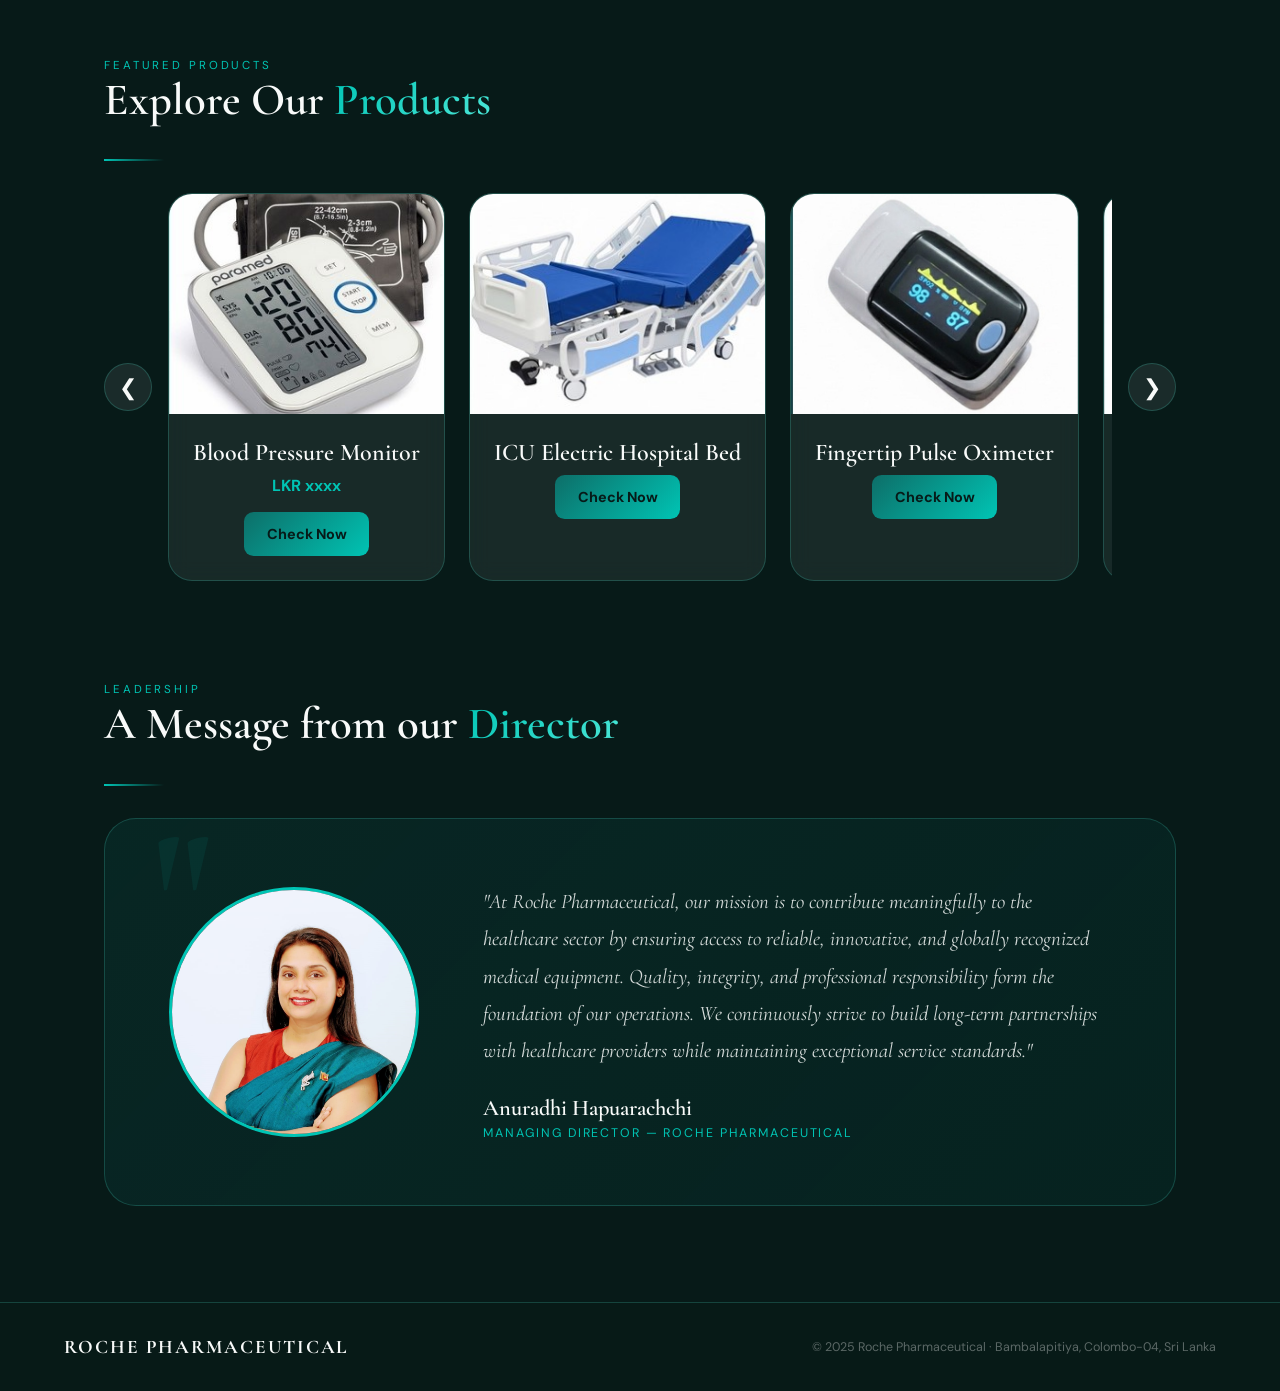
==== commit 67f39413: "Priceremoval" ====
--- a/index.html
+++ b/index.html
@@ -96,7 +96,7 @@
               <img src="Assets/Images/icu-bed.jpeg" alt="ICU Electric Hospital Bed" class="carousel-img">
               <div class="carousel-body">
                 <div class="carousel-name">ICU Electric Hospital Bed</div>
-                <div class="carousel-price">LKR xxxx</div>
+                <!--<div class="carousel-price">LKR xxxx</div>-->
                 <a href="products.html" class="carousel-link">Check Now</a>
               </div>
             </div>
@@ -105,7 +105,7 @@
               <img src="Assets/Images/oximeter.jpeg" alt="Fingertip Pulse Oximeter" class="carousel-img">
               <div class="carousel-body">
                 <div class="carousel-name">Fingertip Pulse Oximeter</div>
-                <div class="carousel-price">LKR xxxx</div>
+                <!--<div class="carousel-price">LKR xxxx</div>-->
                 <a href="products.html" class="carousel-link">Check Now</a>
               </div>
             </div>
@@ -114,7 +114,7 @@
               <img src="Assets/Images/oxygen-concentrator.jpeg" alt="Oxygen Concentrator" class="carousel-img">
               <div class="carousel-body">
                 <div class="carousel-name">Oxygen Concentrator</div>
-                <div class="carousel-price">LKR xxxx</div>
+                <!--<div class="carousel-price">LKR xxxx</div>-->
                 <a href="products.html" class="carousel-link">Check Now</a>
               </div>
             </div>
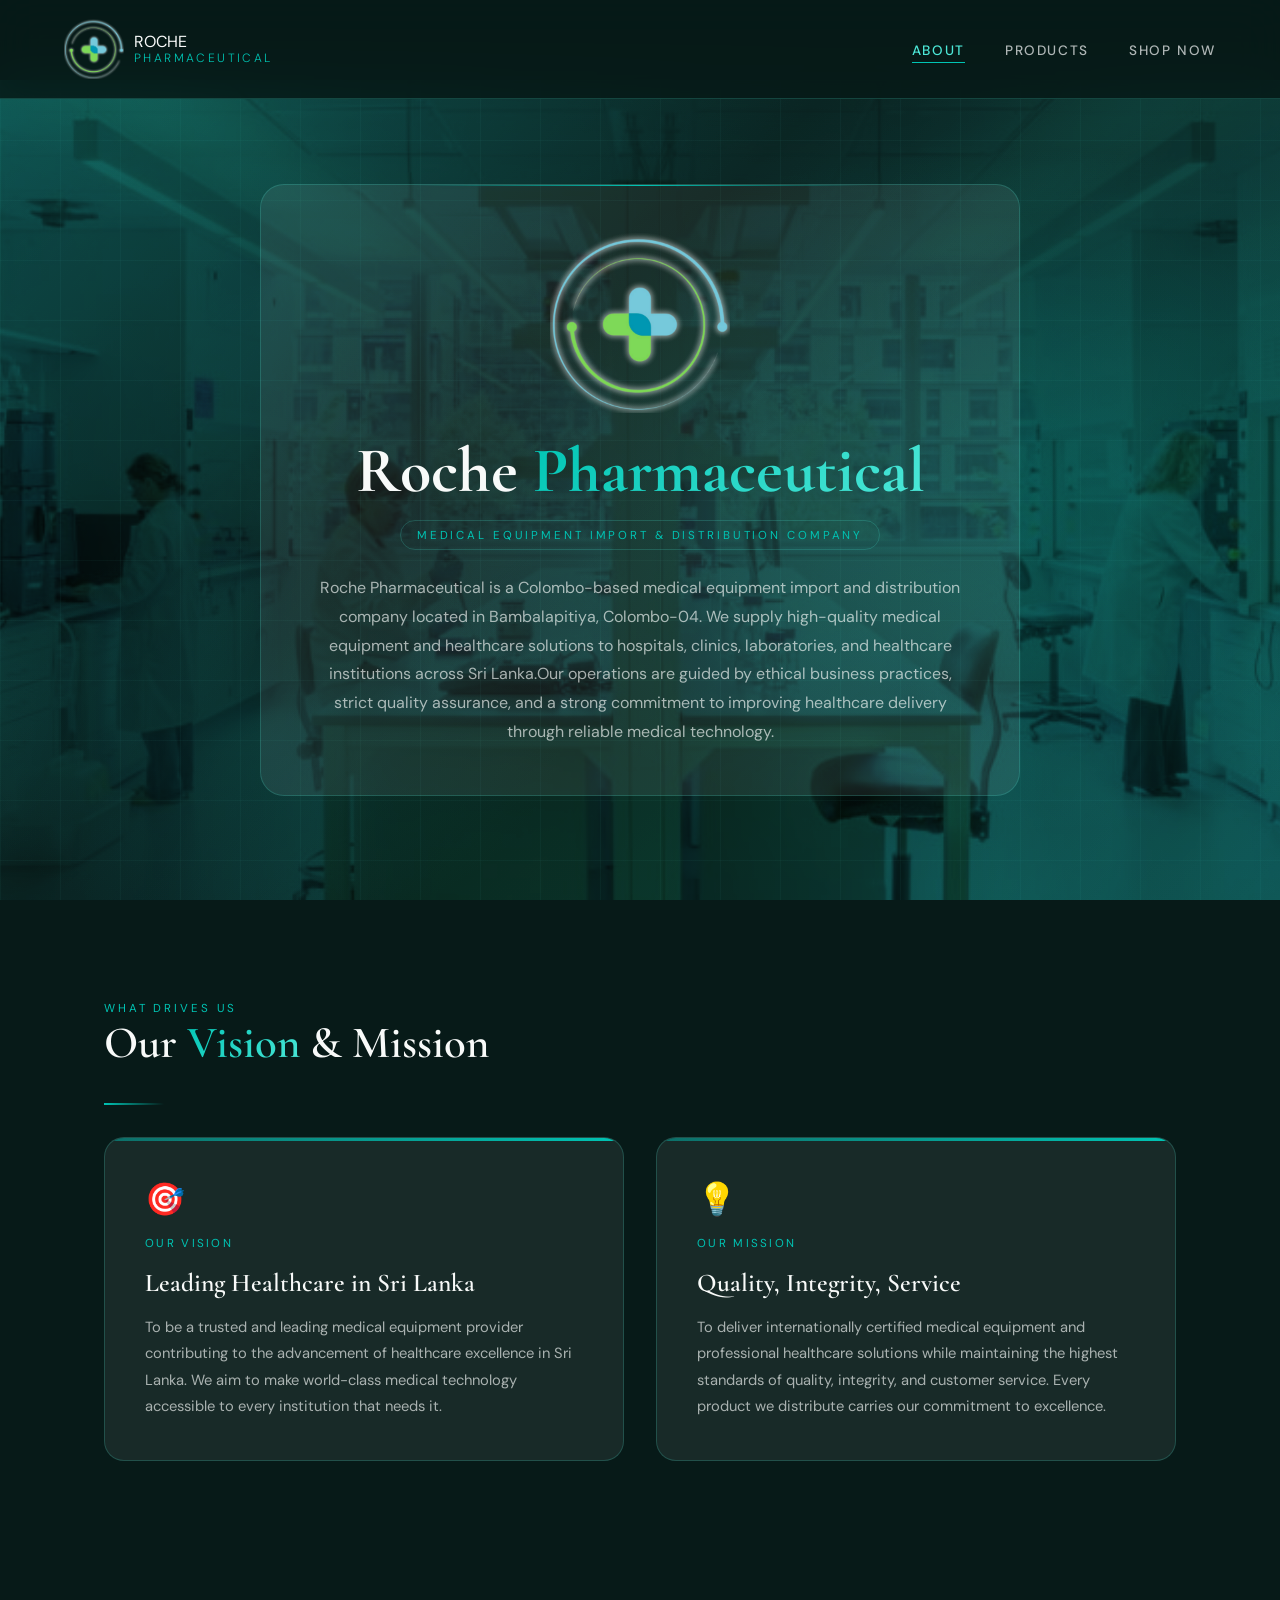
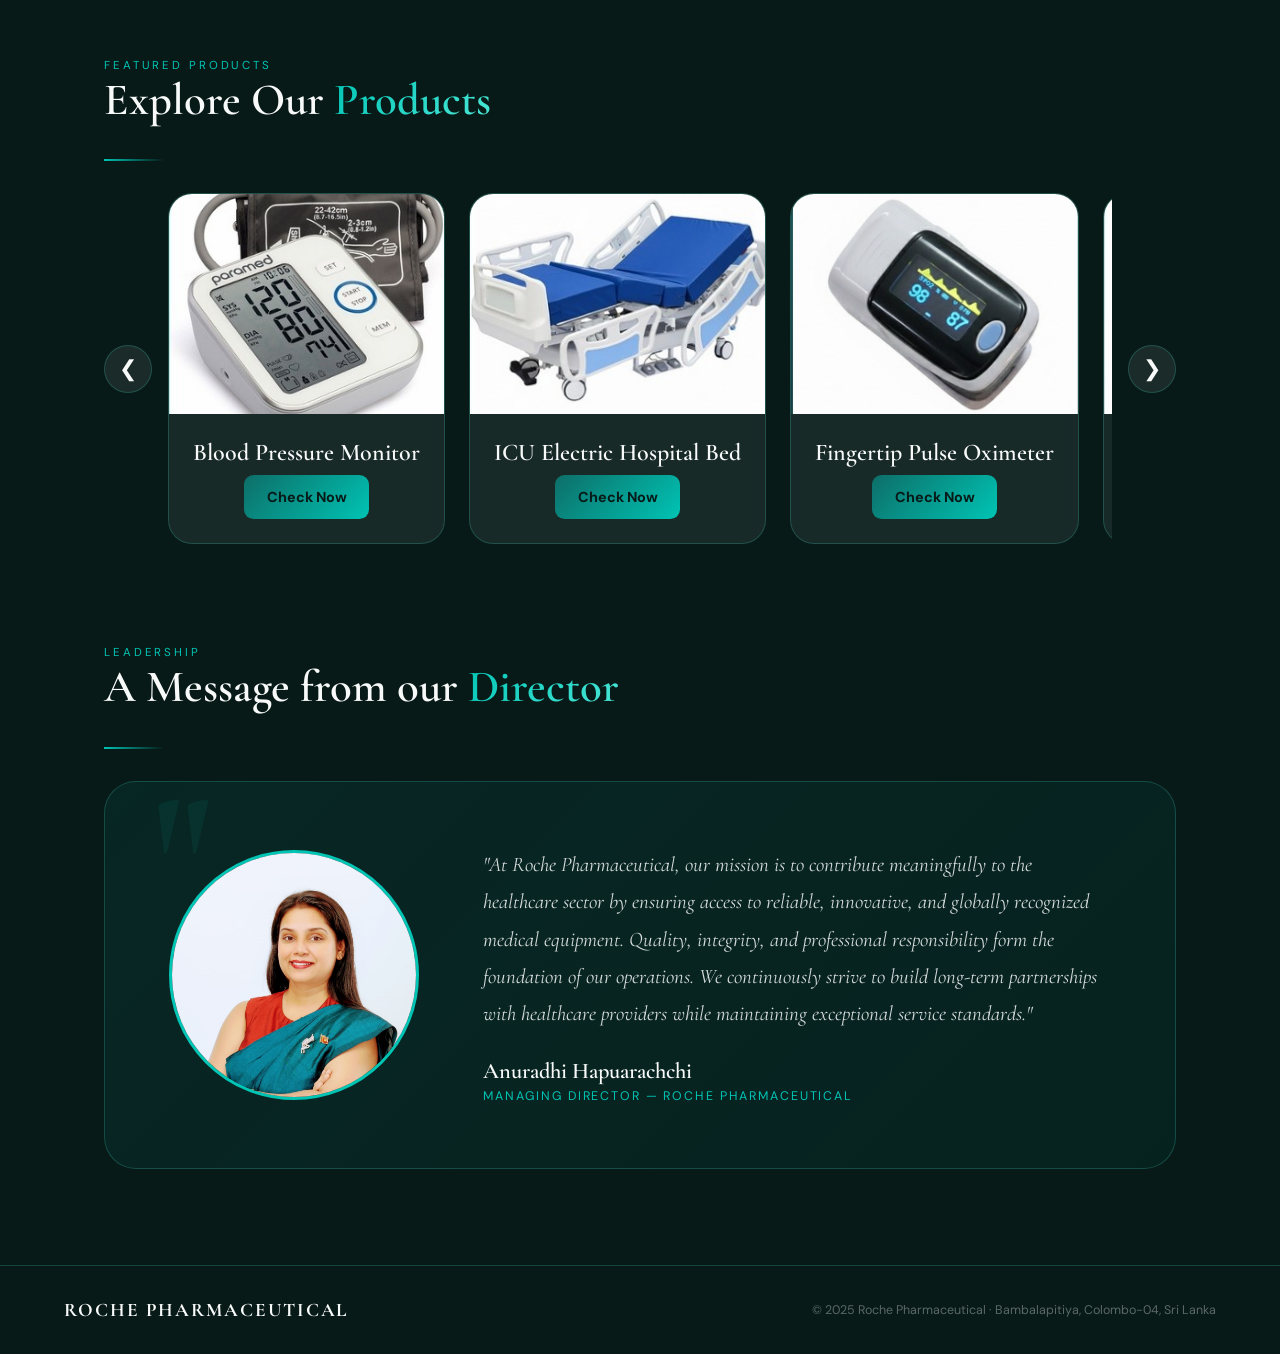
==== commit 9e96a8e0: "sss" ====
--- a/index.html
+++ b/index.html
@@ -87,7 +87,7 @@
               <img src="Assets/Images/bp-monitor.jpeg" alt="Blood Pressure Monitor" class="carousel-img">
               <div class="carousel-body">
                 <div class="carousel-name">Blood Pressure Monitor</div>
-                <div class="carousel-price">LKR xxxx</div>
+                <!--<div class="carousel-price">LKR xxxx</div>-->
                 <a href="products.html" class="carousel-link">Check Now</a>
               </div>
             </div>
@@ -105,8 +105,7 @@
               <img src="Assets/Images/oximeter.jpeg" alt="Fingertip Pulse Oximeter" class="carousel-img">
               <div class="carousel-body">
                 <div class="carousel-name">Fingertip Pulse Oximeter</div>
-                <!--<div class="carousel-price">LKR xxxx</div>-->
-                <a href="products.html" class="carousel-link">Check Now</a>
+                <!--<div class="carousel-price">LKR xxxx</div>-->                <a href="products.html" class="carousel-link">Check Now</a>
               </div>
             </div>
 
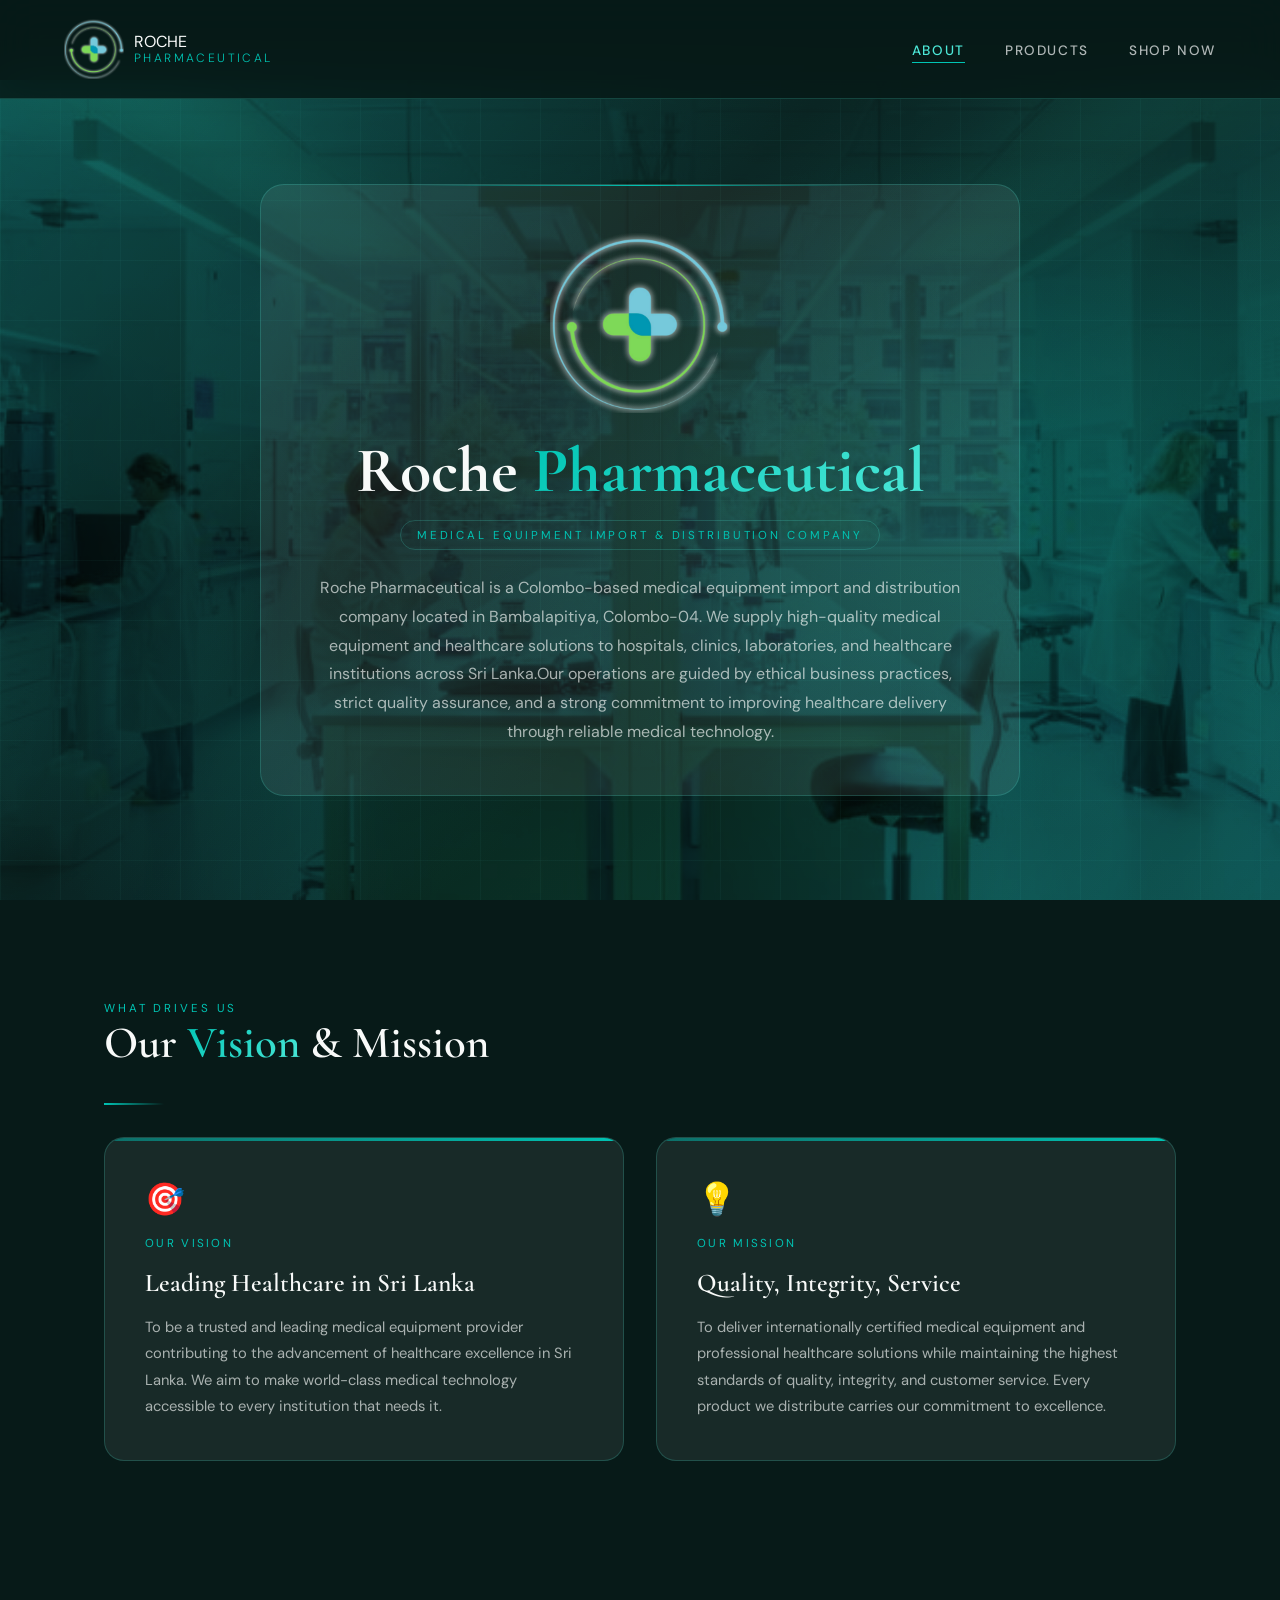
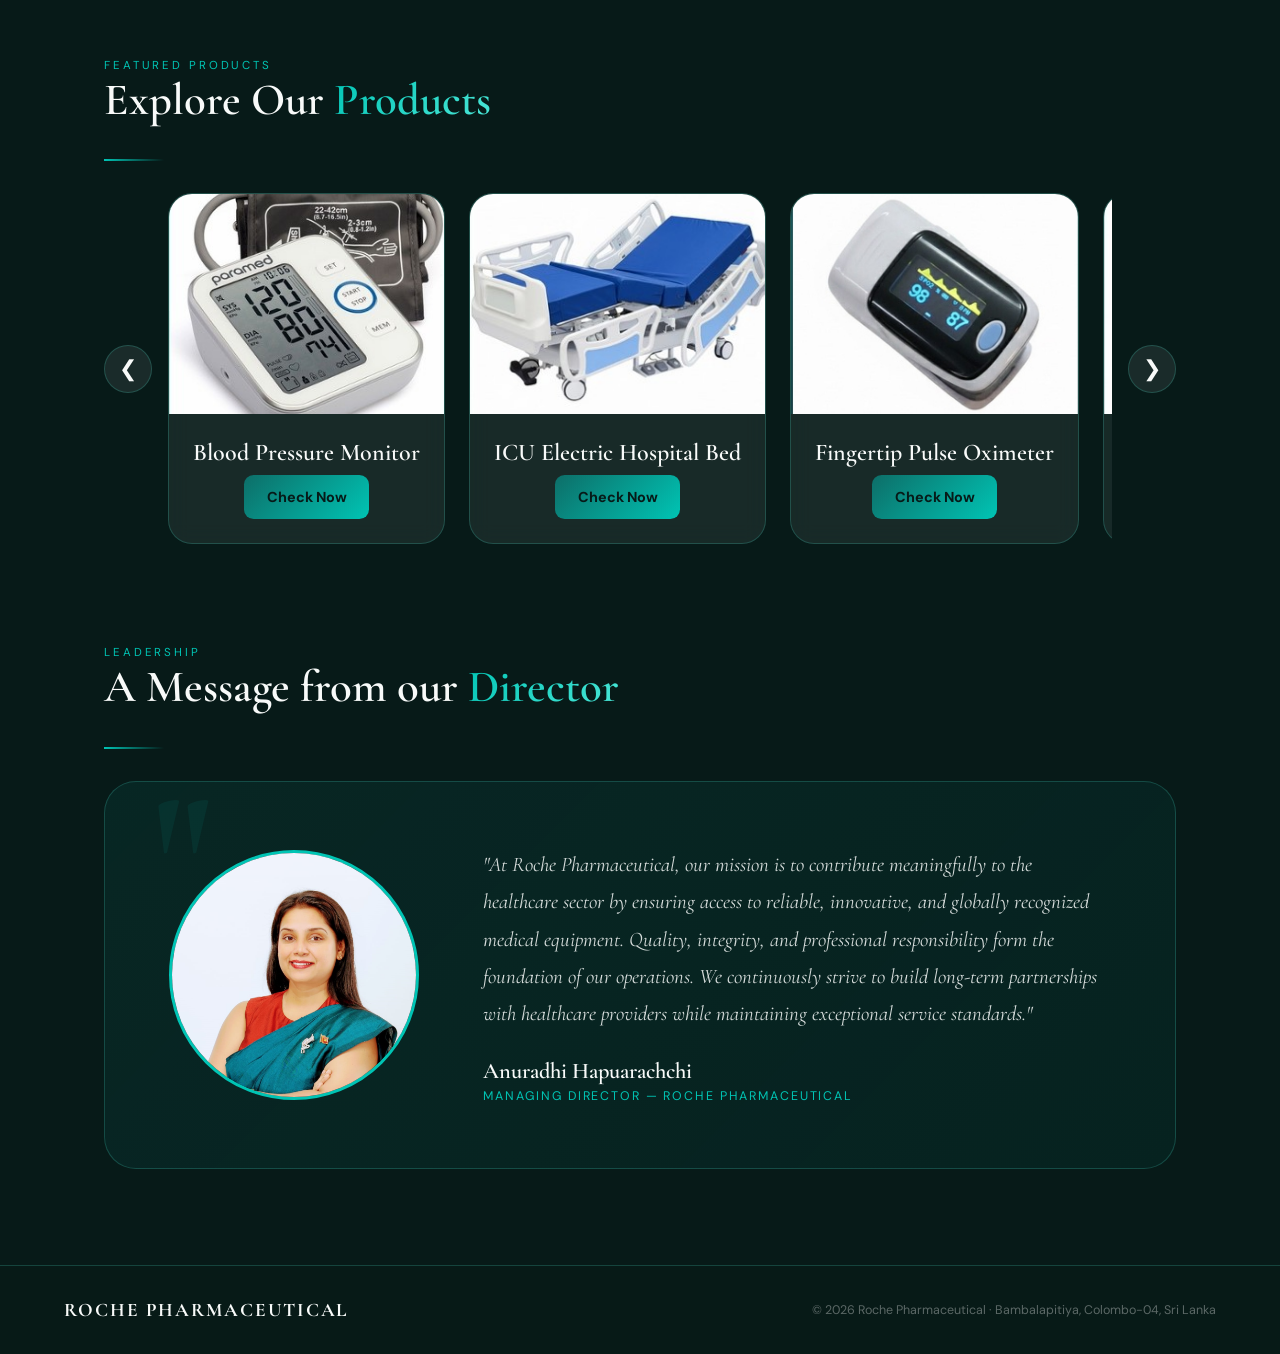
==== commit b0f83234: "C" ====
--- a/index.html
+++ b/index.html
@@ -144,7 +144,7 @@
 
   <footer>
     <div class="footer-logo">ROCHE PHARMACEUTICAL</div>
-    <div class="footer-copy">© 2025 Roche Pharmaceutical · Bambalapitiya, Colombo-04, Sri Lanka</div>
+    <div class="footer-copy">© 2026 Roche Pharmaceutical · Bambalapitiya, Colombo-04, Sri Lanka</div>
   </footer>
 
   <script>
